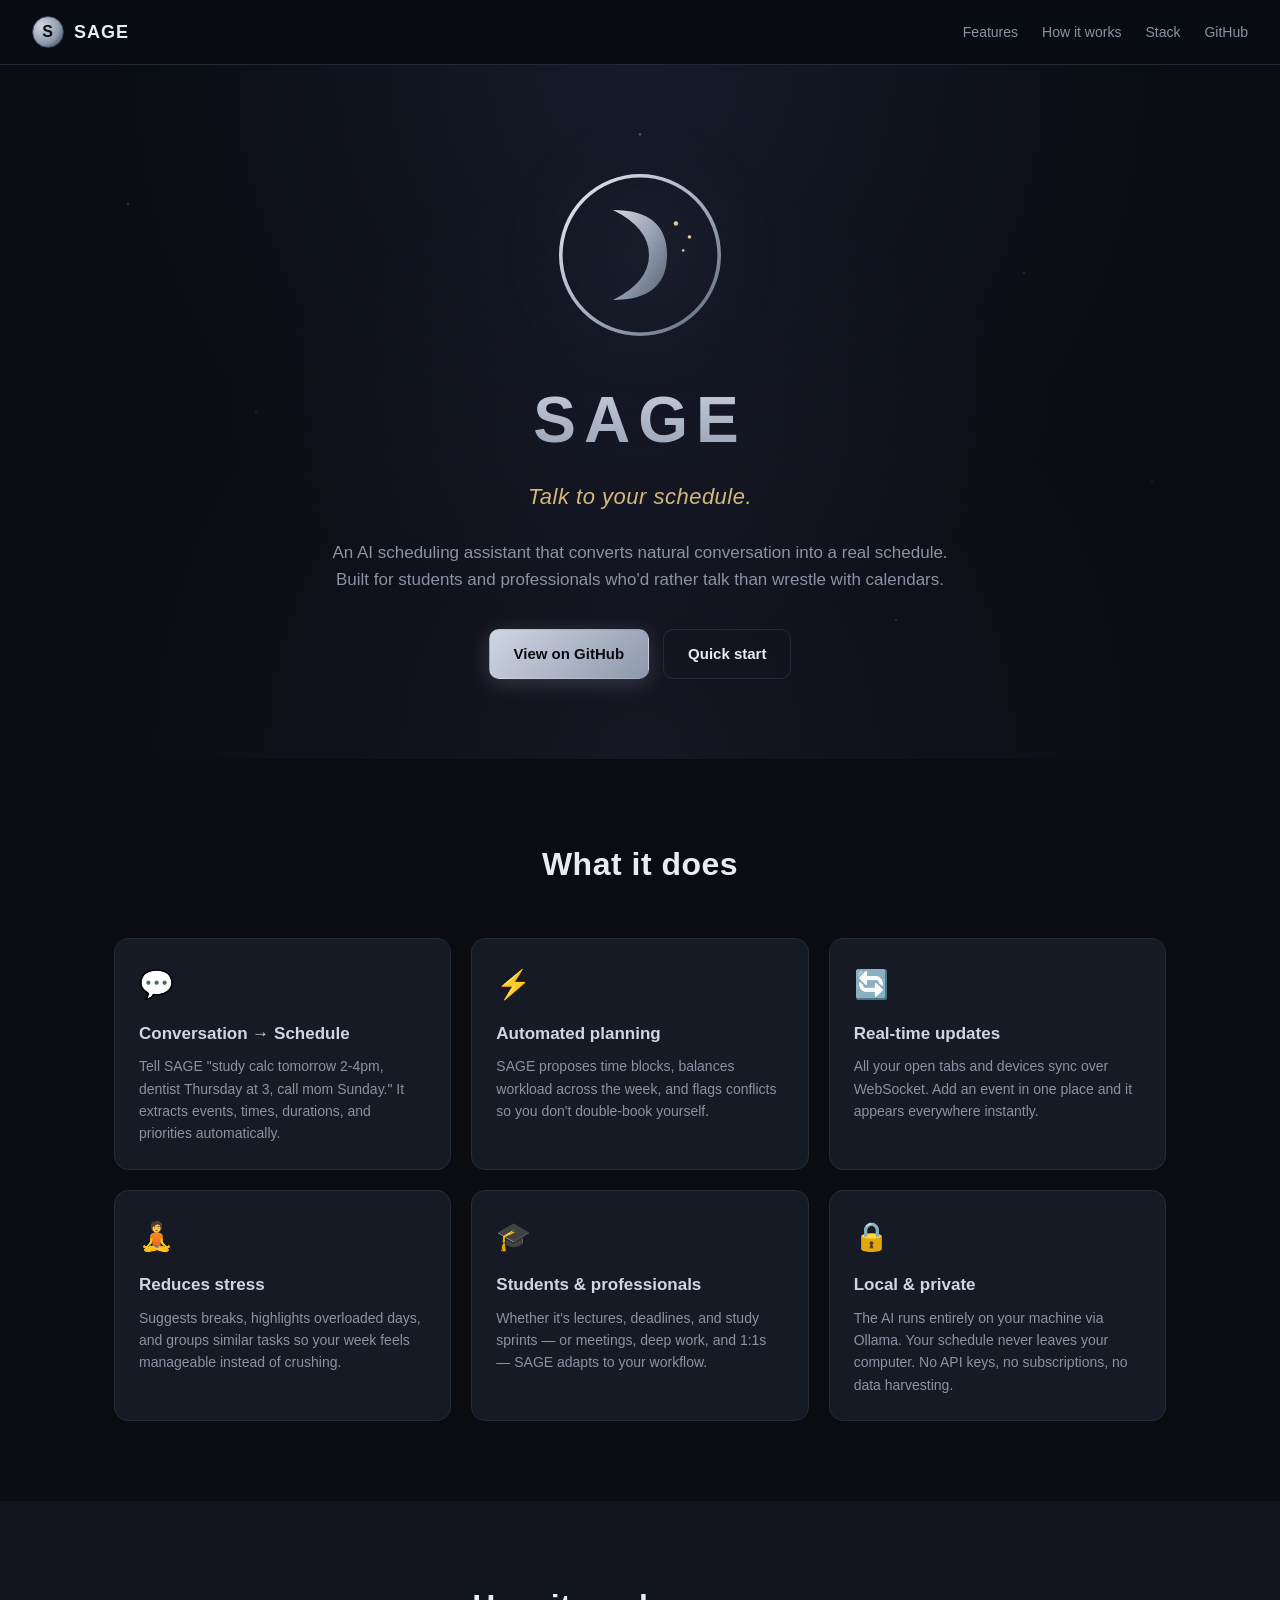
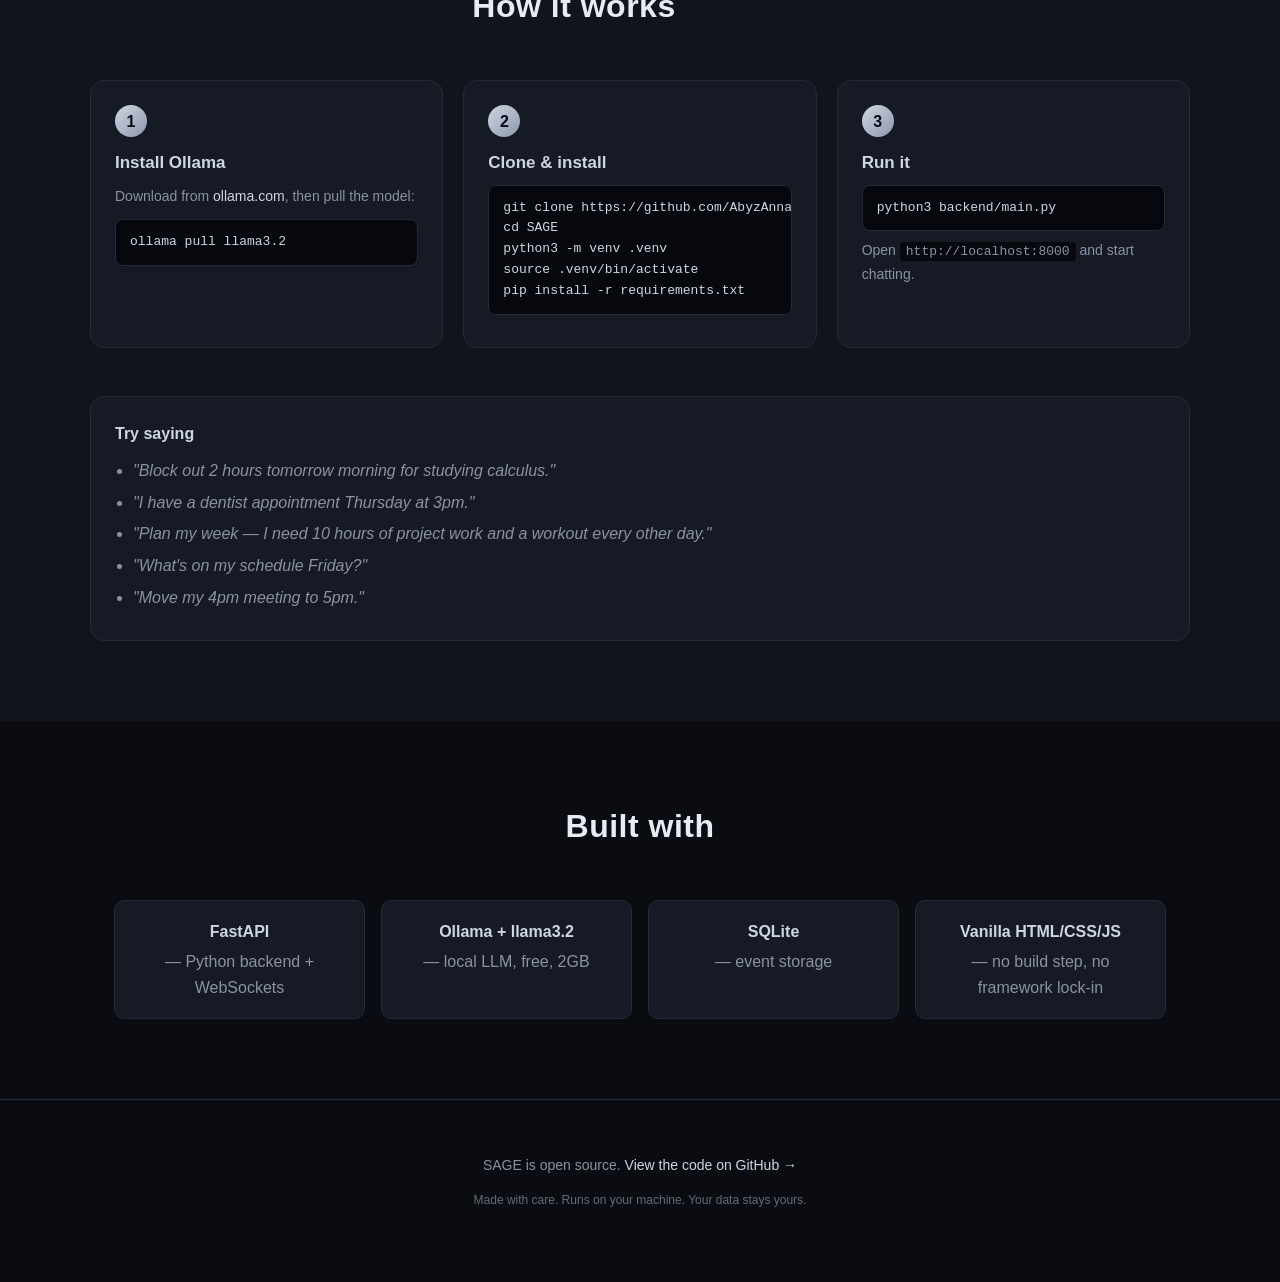
==== docs/index.html @ 73381aa2 "Add landing page for GitHub Pages A polished single-page marketing site under /docs covering feature" ====
<!DOCTYPE html>
<html lang="en">
<head>
  <meta charset="UTF-8" />
  <meta name="viewport" content="width=device-width, initial-scale=1.0" />
  <title>SAGE — Talk to your schedule</title>
  <meta name="description" content="SAGE is an AI scheduling assistant that converts natural conversation into a real schedule. Local, private, and free." />
  <link rel="icon" type="image/svg+xml" href="assets/favicon.svg" />
  <link rel="stylesheet" href="styles.css" />
</head>
<body>
  <nav class="nav">
    <a href="#" class="nav-brand">
      <span class="nav-logo" id="nav-logo"></span>
      <span>SAGE</span>
    </a>
    <div class="nav-links">
      <a href="#features">Features</a>
      <a href="#how">How it works</a>
      <a href="#stack">Stack</a>
      <a href="https://github.com/AbyzAnna/SAGE" target="_blank" rel="noopener">GitHub</a>
    </div>
  </nav>

  <header class="hero">
    <div class="stars" aria-hidden="true"></div>
    <div class="logo-wrap">
      <img
        id="logo-img"
        src="assets/logo.png"
        alt="SAGE logo"
        onerror="this.style.display='none'; document.getElementById('logo-svg').style.display='block';"
      />
      <svg id="logo-svg" viewBox="0 0 200 200" xmlns="http://www.w3.org/2000/svg" style="display:none">
        <defs>
          <linearGradient id="silver" x1="0%" y1="0%" x2="100%" y2="100%">
            <stop offset="0%" stop-color="#e8ecf3"/>
            <stop offset="50%" stop-color="#a5b0c2"/>
            <stop offset="100%" stop-color="#5d6878"/>
          </linearGradient>
          <linearGradient id="gold" x1="0%" y1="0%" x2="100%" y2="100%">
            <stop offset="0%" stop-color="#f5e6c8"/>
            <stop offset="100%" stop-color="#c9a96b"/>
          </linearGradient>
        </defs>
        <circle cx="100" cy="100" r="88" fill="none" stroke="url(#silver)" stroke-width="4"/>
        <path d="M 70 50 Q 130 50 130 100 Q 130 150 70 150 Q 110 130 110 100 Q 110 70 70 50 Z"
              fill="url(#silver)" opacity="0.9"/>
        <circle cx="140" cy="65" r="2.5" fill="url(#gold)"/>
        <circle cx="155" cy="80" r="2" fill="url(#gold)"/>
        <circle cx="148" cy="95" r="1.5" fill="url(#gold)"/>
      </svg>
    </div>
    <h1 class="hero-title">SAGE</h1>
    <p class="hero-tagline">Talk to your schedule.</p>
    <p class="hero-sub">
      An AI scheduling assistant that converts natural conversation into a real schedule.
      Built for students and professionals who'd rather talk than wrestle with calendars.
    </p>
    <div class="cta-row">
      <a href="https://github.com/AbyzAnna/SAGE" class="btn btn-primary" target="_blank" rel="noopener">View on GitHub</a>
      <a href="#how" class="btn btn-ghost">Quick start</a>
    </div>
  </header>

  <section id="features" class="section">
    <h2 class="section-title">What it does</h2>
    <div class="features">
      <div class="feature">
        <div class="feature-icon">💬</div>
        <h3>Conversation → Schedule</h3>
        <p>Tell SAGE "study calc tomorrow 2-4pm, dentist Thursday at 3, call mom Sunday." It extracts events, times, durations, and priorities automatically.</p>
      </div>
      <div class="feature">
        <div class="feature-icon">⚡</div>
        <h3>Automated planning</h3>
        <p>SAGE proposes time blocks, balances workload across the week, and flags conflicts so you don't double-book yourself.</p>
      </div>
      <div class="feature">
        <div class="feature-icon">🔄</div>
        <h3>Real-time updates</h3>
        <p>All your open tabs and devices sync over WebSocket. Add an event in one place and it appears everywhere instantly.</p>
      </div>
      <div class="feature">
        <div class="feature-icon">🧘</div>
        <h3>Reduces stress</h3>
        <p>Suggests breaks, highlights overloaded days, and groups similar tasks so your week feels manageable instead of crushing.</p>
      </div>
      <div class="feature">
        <div class="feature-icon">🎓</div>
        <h3>Students & professionals</h3>
        <p>Whether it's lectures, deadlines, and study sprints — or meetings, deep work, and 1:1s — SAGE adapts to your workflow.</p>
      </div>
      <div class="feature">
        <div class="feature-icon">🔒</div>
        <h3>Local & private</h3>
        <p>The AI runs entirely on your machine via Ollama. Your schedule never leaves your computer. No API keys, no subscriptions, no data harvesting.</p>
      </div>
    </div>
  </section>

  <section id="how" class="section section-alt">
    <h2 class="section-title">How it works</h2>
    <div class="steps">
      <div class="step">
        <div class="step-num">1</div>
        <h3>Install Ollama</h3>
        <p>Download from <a href="https://ollama.com" target="_blank" rel="noopener">ollama.com</a>, then pull the model:</p>
        <pre><code>ollama pull llama3.2</code></pre>
      </div>
      <div class="step">
        <div class="step-num">2</div>
        <h3>Clone & install</h3>
        <pre><code>git clone https://github.com/AbyzAnna/SAGE.git
cd SAGE
python3 -m venv .venv
source .venv/bin/activate
pip install -r requirements.txt</code></pre>
      </div>
      <div class="step">
        <div class="step-num">3</div>
        <h3>Run it</h3>
        <pre><code>python3 backend/main.py</code></pre>
        <p>Open <code>http://localhost:8000</code> and start chatting.</p>
      </div>
    </div>

    <div class="examples">
      <h3>Try saying</h3>
      <ul>
        <li>"Block out 2 hours tomorrow morning for studying calculus."</li>
        <li>"I have a dentist appointment Thursday at 3pm."</li>
        <li>"Plan my week — I need 10 hours of project work and a workout every other day."</li>
        <li>"What's on my schedule Friday?"</li>
        <li>"Move my 4pm meeting to 5pm."</li>
      </ul>
    </div>
  </section>

  <section id="stack" class="section">
    <h2 class="section-title">Built with</h2>
    <div class="stack">
      <div class="tech"><strong>FastAPI</strong> — Python backend + WebSockets</div>
      <div class="tech"><strong>Ollama + llama3.2</strong> — local LLM, free, 2GB</div>
      <div class="tech"><strong>SQLite</strong> — event storage</div>
      <div class="tech"><strong>Vanilla HTML/CSS/JS</strong> — no build step, no framework lock-in</div>
    </div>
  </section>

  <footer class="footer">
    <p>SAGE is open source.
      <a href="https://github.com/AbyzAnna/SAGE" target="_blank" rel="noopener">View the code on GitHub →</a>
    </p>
    <p class="footer-small">Made with care. Runs on your machine. Your data stays yours.</p>
  </footer>

  <script>
    // Mirror the hero logo into the nav after the page loads
    document.addEventListener('DOMContentLoaded', () => {
      const heroImg = document.getElementById('logo-img');
      const navLogo = document.getElementById('nav-logo');
      const useImage = heroImg && heroImg.complete && heroImg.naturalWidth > 0;
      if (useImage) {
        navLogo.style.backgroundImage = `url(${heroImg.src})`;
        navLogo.classList.add('nav-logo--img');
      } else {
        navLogo.textContent = 'S';
      }
    });
  </script>
</body>
</html>
---- docs/styles.css ----
:root {
  --bg: #0a0c12;
  --bg-2: #11141c;
  --panel: #161a24;
  --border: #242a38;
  --text: #e7ebf3;
  --muted: #8a92a3;
  --silver: #cfd6e3;
  --silver-2: #8e98ac;
  --gold: #d4b87a;
  --accent: #7c9eff;
  --accent-2: #a78bfa;
}

* { box-sizing: border-box; }

html, body {
  margin: 0;
  padding: 0;
  background: var(--bg);
  color: var(--text);
  font-family: -apple-system, BlinkMacSystemFont, "SF Pro Text", "Helvetica Neue", Arial, sans-serif;
  font-size: 16px;
  line-height: 1.6;
  scroll-behavior: smooth;
}

a { color: var(--silver); text-decoration: none; }
a:hover { color: var(--text); }

/* ---------- nav ---------- */
.nav {
  display: flex;
  align-items: center;
  justify-content: space-between;
  padding: 16px 32px;
  background: rgba(10, 12, 18, 0.85);
  backdrop-filter: saturate(140%) blur(8px);
  border-bottom: 1px solid var(--border);
  position: sticky;
  top: 0;
  z-index: 50;
}

.nav-brand {
  display: flex;
  align-items: center;
  gap: 10px;
  font-weight: 700;
  font-size: 18px;
  letter-spacing: 1px;
  color: var(--text);
}

.nav-logo {
  width: 32px;
  height: 32px;
  border-radius: 50%;
  background: radial-gradient(circle at 30% 30%, var(--silver), var(--silver-2) 60%, #2a2f3a 100%);
  display: grid;
  place-items: center;
  font-weight: 700;
  color: #0a0c12;
  font-size: 16px;
  border: 1px solid #3a4055;
}
.nav-logo--img {
  background-size: cover;
  background-position: center;
  color: transparent;
}

.nav-links {
  display: flex;
  gap: 24px;
  font-size: 14px;
  color: var(--muted);
}
.nav-links a { color: var(--muted); transition: color 0.15s; }
.nav-links a:hover { color: var(--text); }

/* ---------- hero ---------- */
.hero {
  position: relative;
  text-align: center;
  padding: 100px 24px 80px;
  background:
    radial-gradient(ellipse at 50% 0%, rgba(124, 158, 255, 0.10), transparent 60%),
    radial-gradient(ellipse at 50% 100%, rgba(167, 139, 250, 0.08), transparent 60%),
    var(--bg);
  overflow: hidden;
}

.stars {
  position: absolute;
  inset: 0;
  background-image:
    radial-gradient(1px 1px at 10% 20%, #ffffff80, transparent),
    radial-gradient(1px 1px at 80% 30%, #ffffff60, transparent),
    radial-gradient(1px 1px at 30% 70%, #ffffff80, transparent),
    radial-gradient(1px 1px at 70% 80%, #ffffff60, transparent),
    radial-gradient(2px 2px at 50% 10%, #d4b87a80, transparent),
    radial-gradient(1px 1px at 20% 50%, #ffffff40, transparent),
    radial-gradient(1px 1px at 90% 60%, #ffffff40, transparent);
  pointer-events: none;
}

.logo-wrap {
  position: relative;
  width: 180px;
  height: 180px;
  margin: 0 auto 24px;
  display: grid;
  place-items: center;
  filter: drop-shadow(0 0 40px rgba(207, 214, 227, 0.18));
}

.logo-wrap img,
.logo-wrap svg {
  width: 100%;
  height: 100%;
  border-radius: 50%;
}

.logo-wrap img {
  object-fit: contain;
}

.hero-title {
  margin: 0;
  font-size: 64px;
  font-weight: 800;
  letter-spacing: 8px;
  background: linear-gradient(180deg, var(--silver), var(--silver-2));
  -webkit-background-clip: text;
  background-clip: text;
  -webkit-text-fill-color: transparent;
}

.hero-tagline {
  margin: 8px 0 24px;
  font-size: 22px;
  color: var(--gold);
  font-style: italic;
  letter-spacing: 0.5px;
}

.hero-sub {
  margin: 0 auto 36px;
  color: var(--muted);
  max-width: 640px;
  font-size: 17px;
}

.cta-row {
  display: flex;
  gap: 14px;
  justify-content: center;
  flex-wrap: wrap;
}

.btn {
  display: inline-block;
  padding: 12px 24px;
  border-radius: 10px;
  font-weight: 600;
  font-size: 15px;
  transition: transform 0.15s, box-shadow 0.15s;
  border: 1px solid transparent;
}
.btn:hover { transform: translateY(-1px); }

.btn-primary {
  background: linear-gradient(135deg, var(--silver), var(--silver-2));
  color: #0a0c12;
  box-shadow: 0 4px 20px rgba(207, 214, 227, 0.2);
}
.btn-primary:hover {
  color: #0a0c12;
  box-shadow: 0 6px 28px rgba(207, 214, 227, 0.3);
}

.btn-ghost {
  background: transparent;
  border-color: var(--border);
  color: var(--text);
}
.btn-ghost:hover { border-color: var(--silver-2); color: var(--text); }

/* ---------- sections ---------- */
.section {
  padding: 80px 24px;
  max-width: 1100px;
  margin: 0 auto;
}
.section-alt { background: var(--bg-2); max-width: none; }
.section-alt > * { max-width: 1100px; margin-left: auto; margin-right: auto; }

.section-title {
  text-align: center;
  font-size: 32px;
  margin: 0 0 48px;
  font-weight: 700;
  letter-spacing: 0.5px;
}

/* ---------- features ---------- */
.features {
  display: grid;
  grid-template-columns: repeat(auto-fit, minmax(280px, 1fr));
  gap: 20px;
}

.feature {
  background: var(--panel);
  border: 1px solid var(--border);
  border-radius: 14px;
  padding: 24px;
  transition: border-color 0.2s, transform 0.2s;
}
.feature:hover {
  border-color: var(--silver-2);
  transform: translateY(-2px);
}

.feature-icon {
  font-size: 28px;
  margin-bottom: 12px;
}

.feature h3 {
  margin: 0 0 8px;
  font-size: 17px;
  color: var(--silver);
}

.feature p {
  margin: 0;
  color: var(--muted);
  font-size: 14px;
}

/* ---------- how it works ---------- */
.steps {
  display: grid;
  grid-template-columns: repeat(auto-fit, minmax(280px, 1fr));
  gap: 20px;
  margin-bottom: 48px;
}

.step {
  background: var(--panel);
  border: 1px solid var(--border);
  border-radius: 14px;
  padding: 24px;
}

.step-num {
  width: 32px;
  height: 32px;
  border-radius: 50%;
  background: linear-gradient(135deg, var(--silver), var(--silver-2));
  color: #0a0c12;
  display: grid;
  place-items: center;
  font-weight: 700;
  margin-bottom: 12px;
}

.step h3 {
  margin: 0 0 8px;
  font-size: 17px;
  color: var(--silver);
}

.step p {
  margin: 0 0 12px;
  color: var(--muted);
  font-size: 14px;
}

pre {
  background: #06080d;
  border: 1px solid var(--border);
  border-radius: 8px;
  padding: 12px 14px;
  overflow-x: auto;
  font-family: "SF Mono", Monaco, "Cascadia Code", Consolas, monospace;
  font-size: 13px;
  color: var(--silver);
  margin: 0 0 8px;
}
code { font-family: "SF Mono", Monaco, "Cascadia Code", Consolas, monospace; }
p > code, li > code { background: #06080d; padding: 2px 6px; border-radius: 4px; font-size: 13px; }

.examples {
  background: var(--panel);
  border: 1px solid var(--border);
  border-radius: 14px;
  padding: 24px;
  margin-top: 12px;
}
.examples h3 {
  margin: 0 0 12px;
  font-size: 16px;
  color: var(--silver);
}
.examples ul {
  margin: 0;
  padding-left: 18px;
  color: var(--muted);
}
.examples li {
  margin-bottom: 6px;
  font-style: italic;
}

/* ---------- stack ---------- */
.stack {
  display: grid;
  grid-template-columns: repeat(auto-fit, minmax(240px, 1fr));
  gap: 16px;
  text-align: center;
}
.tech {
  background: var(--panel);
  border: 1px solid var(--border);
  border-radius: 10px;
  padding: 18px;
  color: var(--muted);
}
.tech strong { color: var(--silver); display: block; margin-bottom: 4px; font-size: 16px; }

/* ---------- footer ---------- */
.footer {
  text-align: center;
  padding: 40px 24px 60px;
  border-top: 1px solid var(--border);
  color: var(--muted);
  font-size: 14px;
}
.footer a { color: var(--silver); }
.footer-small {
  font-size: 12px;
  color: var(--muted);
  margin-top: 8px;
  opacity: 0.7;
}

/* ---------- mobile ---------- */
@media (max-width: 720px) {
  .hero-title { font-size: 44px; letter-spacing: 4px; }
  .hero-tagline { font-size: 18px; }
  .nav { padding: 12px 16px; }
  .nav-links { gap: 14px; }
  .section { padding: 60px 16px; }
  .section-title { font-size: 26px; margin-bottom: 32px; }
  .logo-wrap { width: 140px; height: 140px; }
}
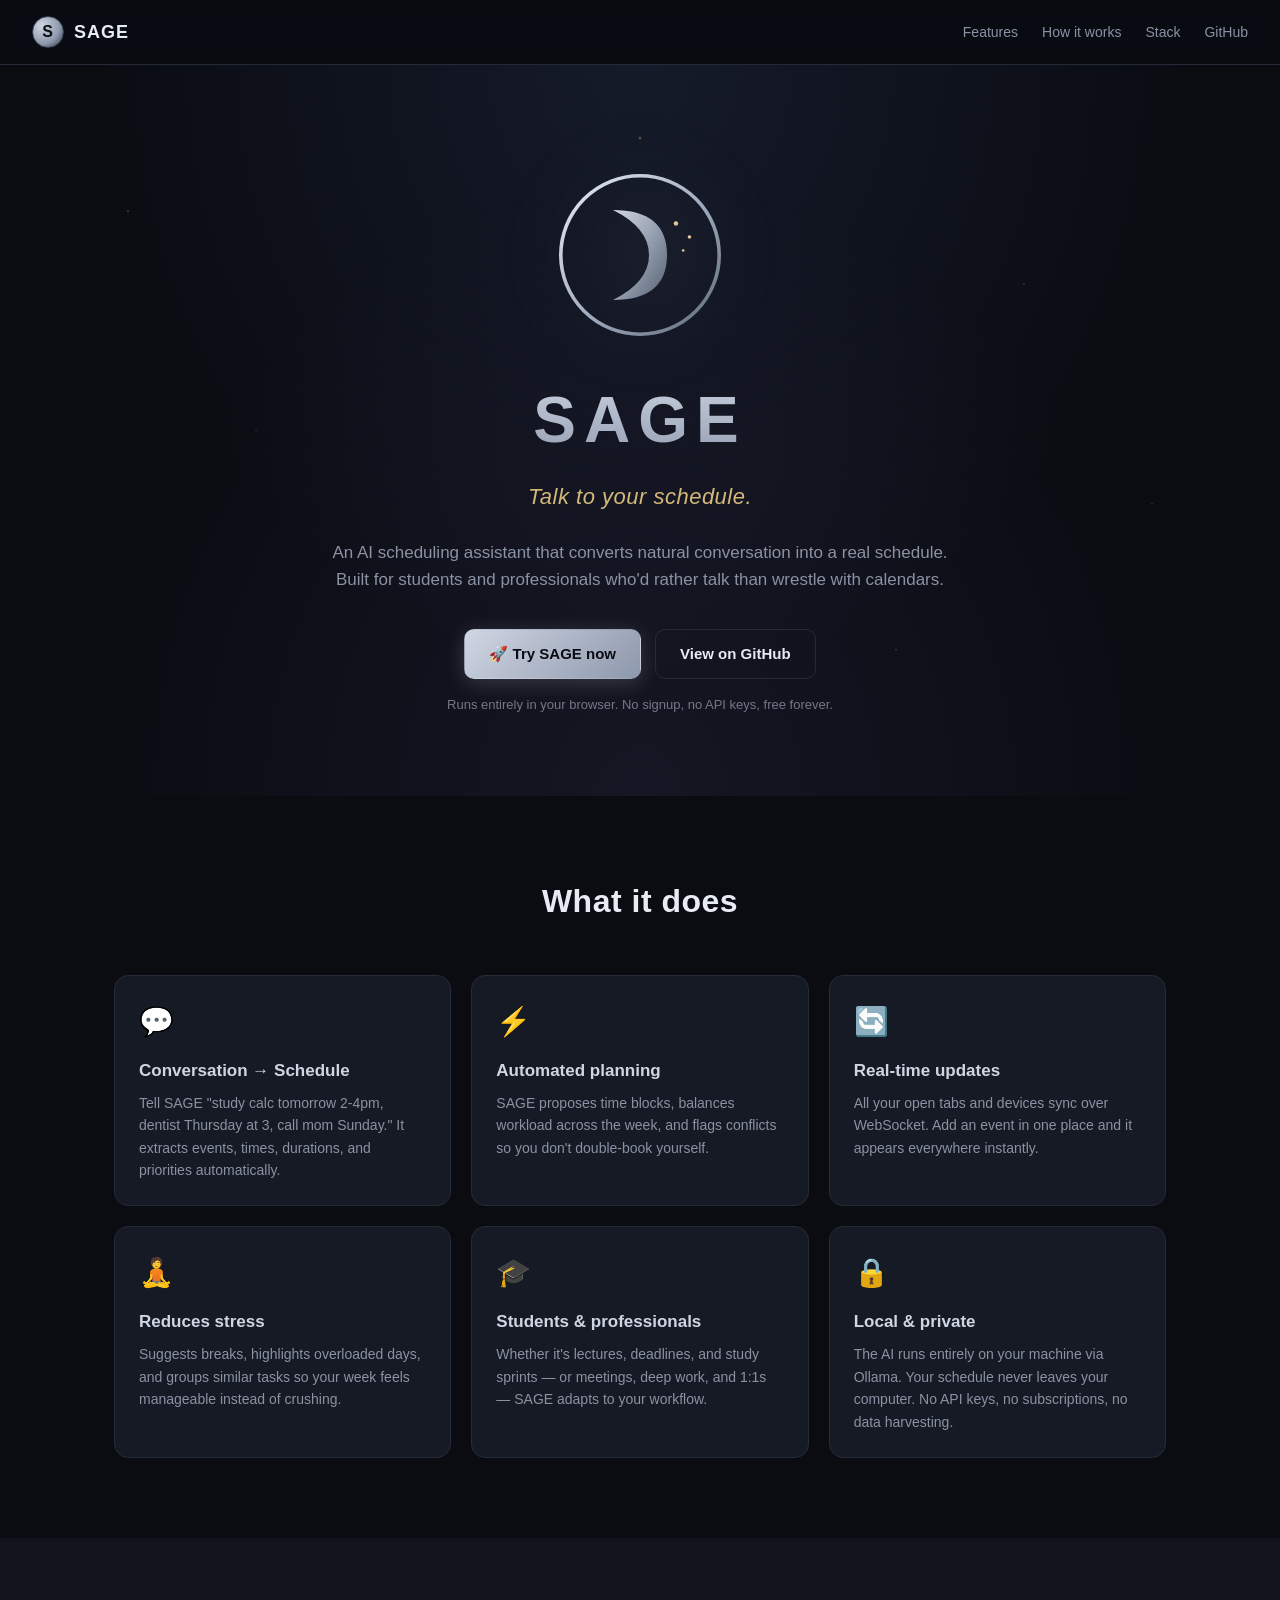
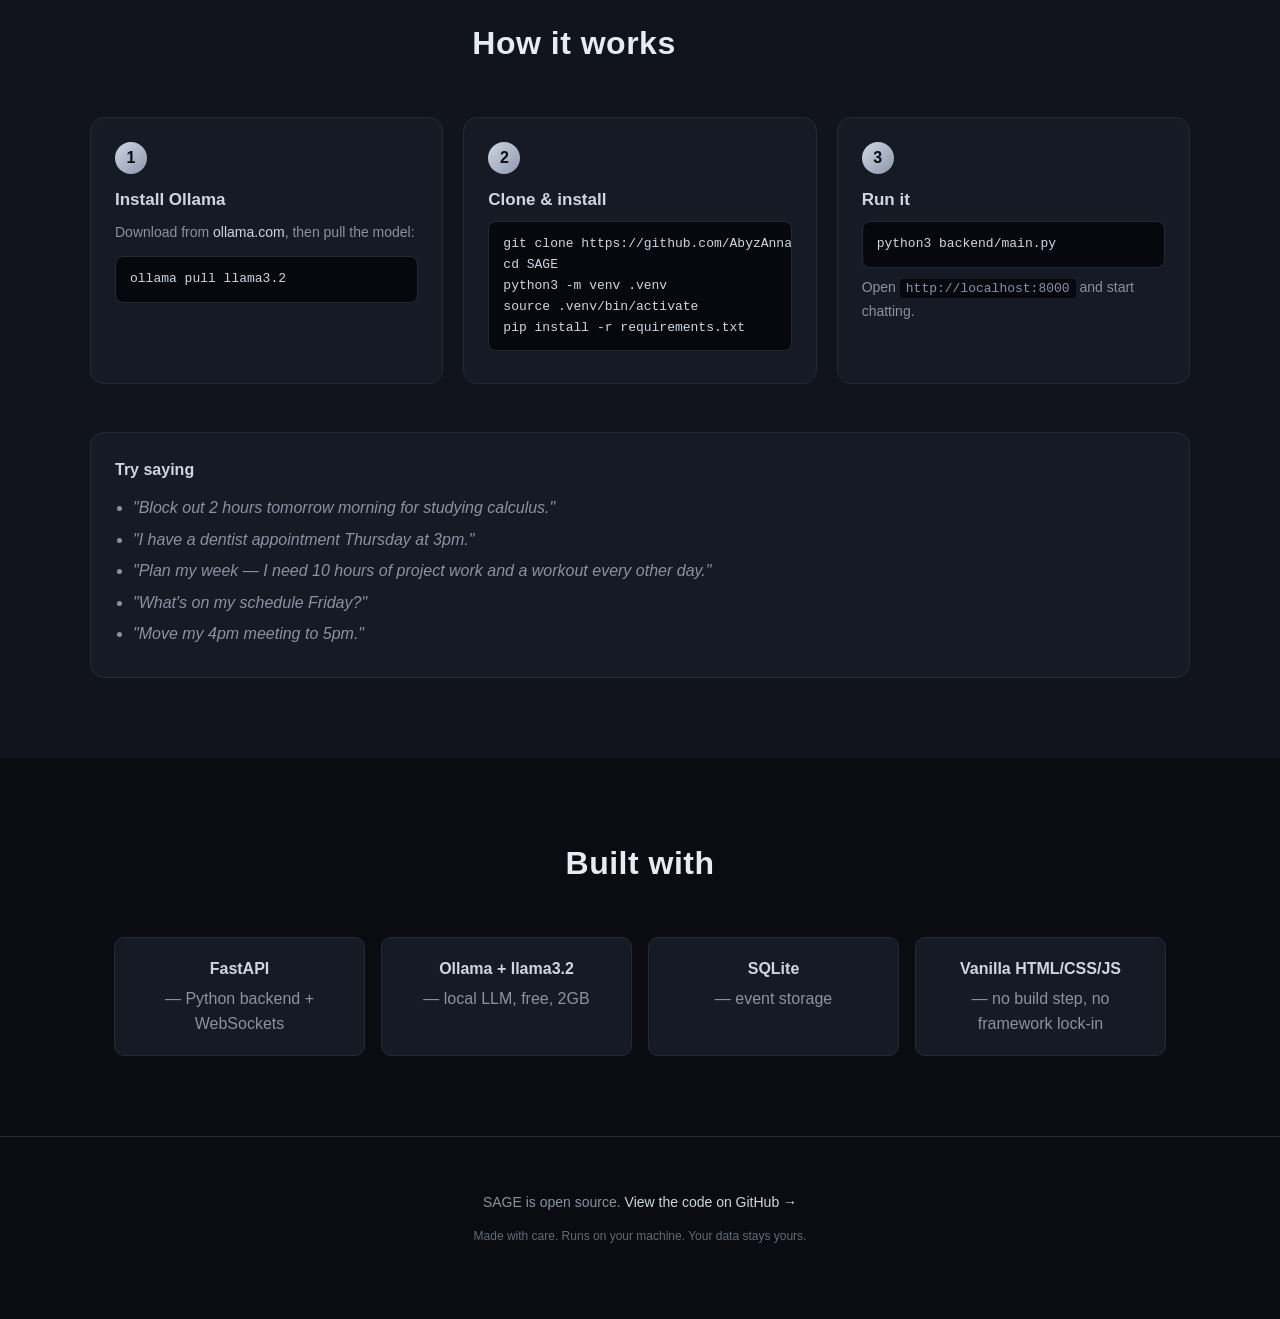
==== commit e368f121: "Ship full working SAGE web app on GitHub Pages A pure-client implementation at /docs/app/ that anyon" ====
--- a/docs/index.html
+++ b/docs/index.html
@@ -58,9 +58,10 @@
       Built for students and professionals who'd rather talk than wrestle with calendars.
     </p>
     <div class="cta-row">
-      <a href="https://github.com/AbyzAnna/SAGE" class="btn btn-primary" target="_blank" rel="noopener">View on GitHub</a>
-      <a href="#how" class="btn btn-ghost">Quick start</a>
+      <a href="app/" class="btn btn-primary">🚀 Try SAGE now</a>
+      <a href="https://github.com/AbyzAnna/SAGE" class="btn btn-ghost" target="_blank" rel="noopener">View on GitHub</a>
     </div>
+    <p class="hero-mini">Runs entirely in your browser. No signup, no API keys, free forever.</p>
   </header>
 
   <section id="features" class="section">
--- a/docs/styles.css
+++ b/docs/styles.css
@@ -151,6 +151,12 @@
   max-width: 640px;
   font-size: 17px;
 }
+.hero-mini {
+  margin: 16px auto 0;
+  color: var(--muted);
+  font-size: 13px;
+  opacity: 0.8;
+}
 
 .cta-row {
   display: flex;
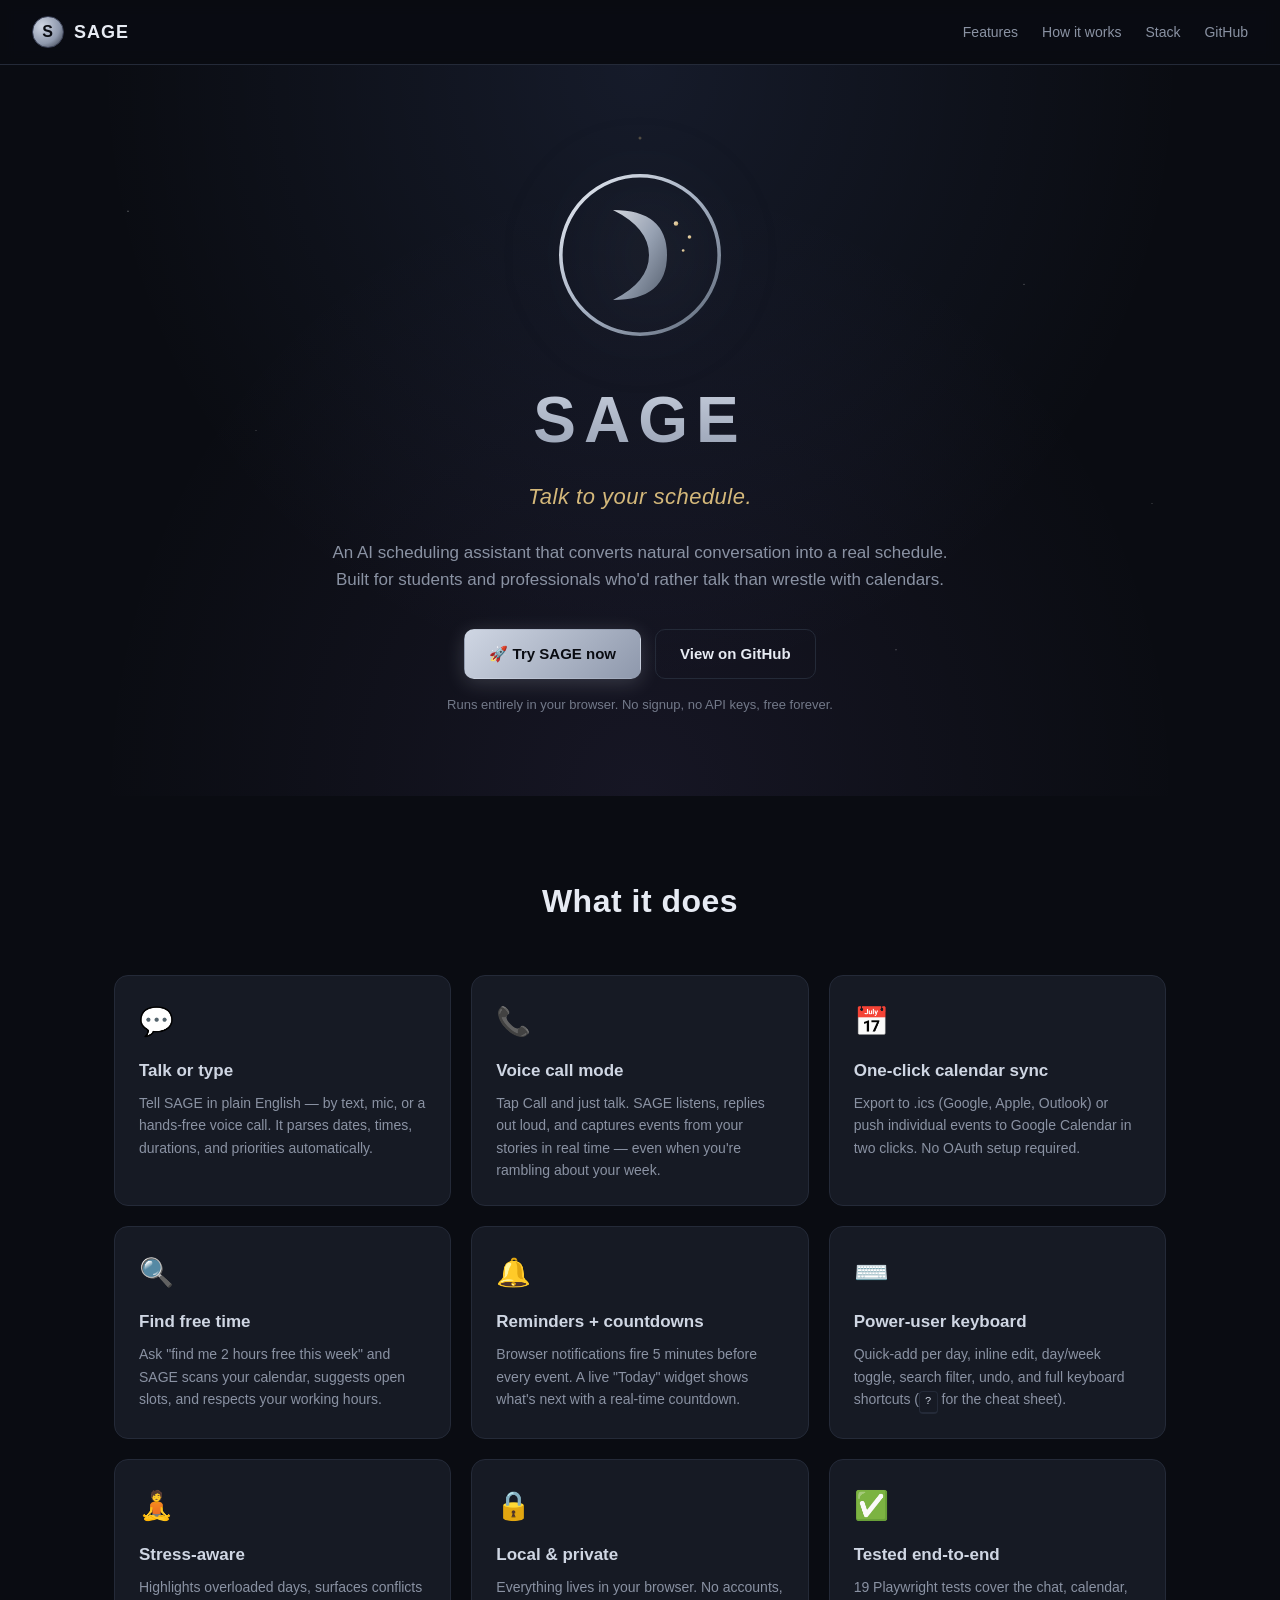
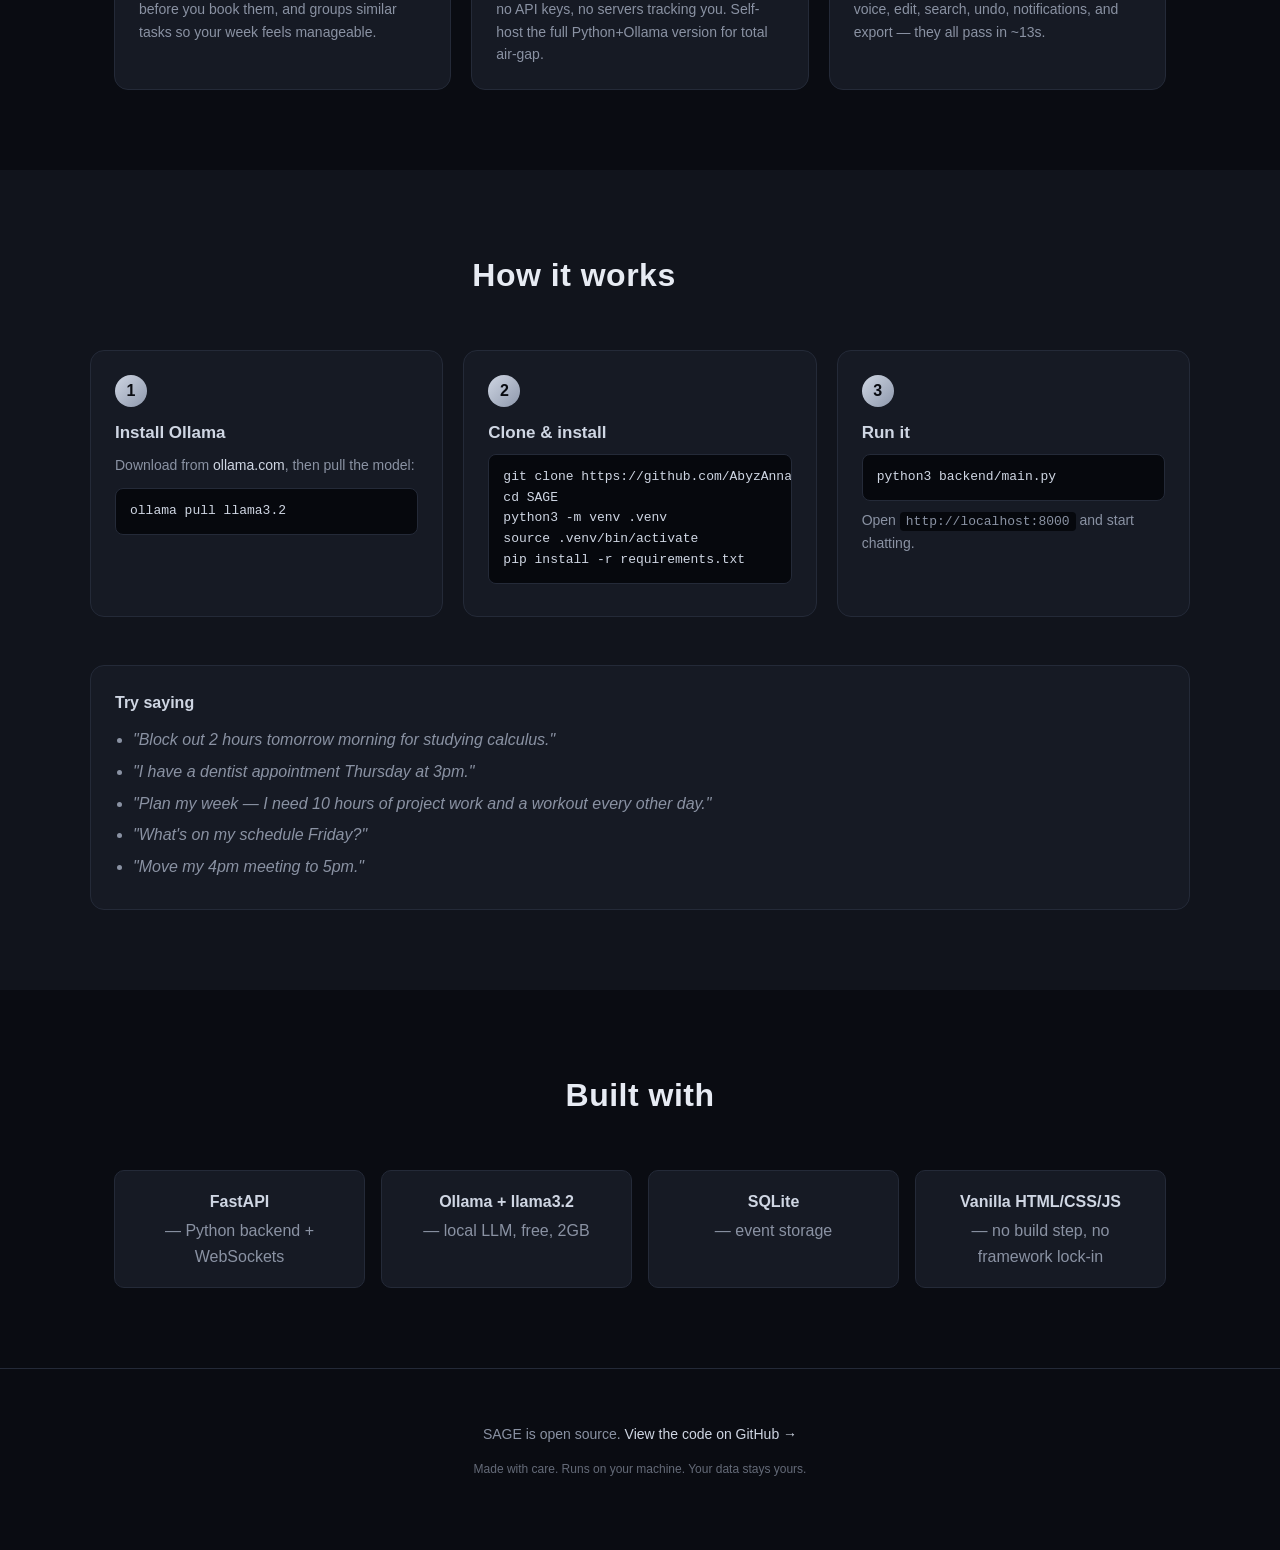
==== commit 849cf518: "Redesign + major UX additions: today widget, day view, edit, search, free-time, undo, notifications " ====
--- a/docs/index.html
+++ b/docs/index.html
@@ -69,33 +69,48 @@
     <div class="features">
       <div class="feature">
         <div class="feature-icon">💬</div>
-        <h3>Conversation → Schedule</h3>
-        <p>Tell SAGE "study calc tomorrow 2-4pm, dentist Thursday at 3, call mom Sunday." It extracts events, times, durations, and priorities automatically.</p>
+        <h3>Talk or type</h3>
+        <p>Tell SAGE in plain English — by text, mic, or a hands-free voice call. It parses dates, times, durations, and priorities automatically.</p>
       </div>
       <div class="feature">
-        <div class="feature-icon">⚡</div>
-        <h3>Automated planning</h3>
-        <p>SAGE proposes time blocks, balances workload across the week, and flags conflicts so you don't double-book yourself.</p>
+        <div class="feature-icon">📞</div>
+        <h3>Voice call mode</h3>
+        <p>Tap Call and just talk. SAGE listens, replies out loud, and captures events from your stories in real time — even when you're rambling about your week.</p>
       </div>
       <div class="feature">
-        <div class="feature-icon">🔄</div>
-        <h3>Real-time updates</h3>
-        <p>All your open tabs and devices sync over WebSocket. Add an event in one place and it appears everywhere instantly.</p>
+        <div class="feature-icon">📅</div>
+        <h3>One-click calendar sync</h3>
+        <p>Export to .ics (Google, Apple, Outlook) or push individual events to Google Calendar in two clicks. No OAuth setup required.</p>
+      </div>
+      <div class="feature">
+        <div class="feature-icon">🔍</div>
+        <h3>Find free time</h3>
+        <p>Ask "find me 2 hours free this week" and SAGE scans your calendar, suggests open slots, and respects your working hours.</p>
+      </div>
+      <div class="feature">
+        <div class="feature-icon">🔔</div>
+        <h3>Reminders + countdowns</h3>
+        <p>Browser notifications fire 5 minutes before every event. A live "Today" widget shows what's next with a real-time countdown.</p>
+      </div>
+      <div class="feature">
+        <div class="feature-icon">⌨️</div>
+        <h3>Power-user keyboard</h3>
+        <p>Quick-add per day, inline edit, day/week toggle, search filter, undo, and full keyboard shortcuts (<kbd>?</kbd> for the cheat sheet).</p>
       </div>
       <div class="feature">
         <div class="feature-icon">🧘</div>
-        <h3>Reduces stress</h3>
-        <p>Suggests breaks, highlights overloaded days, and groups similar tasks so your week feels manageable instead of crushing.</p>
-      </div>
-      <div class="feature">
-        <div class="feature-icon">🎓</div>
-        <h3>Students & professionals</h3>
-        <p>Whether it's lectures, deadlines, and study sprints — or meetings, deep work, and 1:1s — SAGE adapts to your workflow.</p>
+        <h3>Stress-aware</h3>
+        <p>Highlights overloaded days, surfaces conflicts before you book them, and groups similar tasks so your week feels manageable.</p>
       </div>
       <div class="feature">
         <div class="feature-icon">🔒</div>
         <h3>Local & private</h3>
-        <p>The AI runs entirely on your machine via Ollama. Your schedule never leaves your computer. No API keys, no subscriptions, no data harvesting.</p>
+        <p>Everything lives in your browser. No accounts, no API keys, no servers tracking you. Self-host the full Python+Ollama version for total air-gap.</p>
+      </div>
+      <div class="feature">
+        <div class="feature-icon">✅</div>
+        <h3>Tested end-to-end</h3>
+        <p>19 Playwright tests cover the chat, calendar, voice, edit, search, undo, notifications, and export — they all pass in ~13s.</p>
       </div>
     </div>
   </section>
--- a/docs/styles.css
+++ b/docs/styles.css
@@ -337,6 +337,18 @@
 }
 .tech strong { color: var(--silver); display: block; margin-bottom: 4px; font-size: 16px; }
 
+kbd {
+  display: inline-block;
+  padding: 1px 5px;
+  font-family: "SF Mono", Monaco, monospace;
+  font-size: 11px;
+  background: var(--panel);
+  border: 1px solid var(--border);
+  border-bottom-width: 2px;
+  border-radius: 4px;
+  color: var(--silver);
+}
+
 /* ---------- footer ---------- */
 .footer {
   text-align: center;
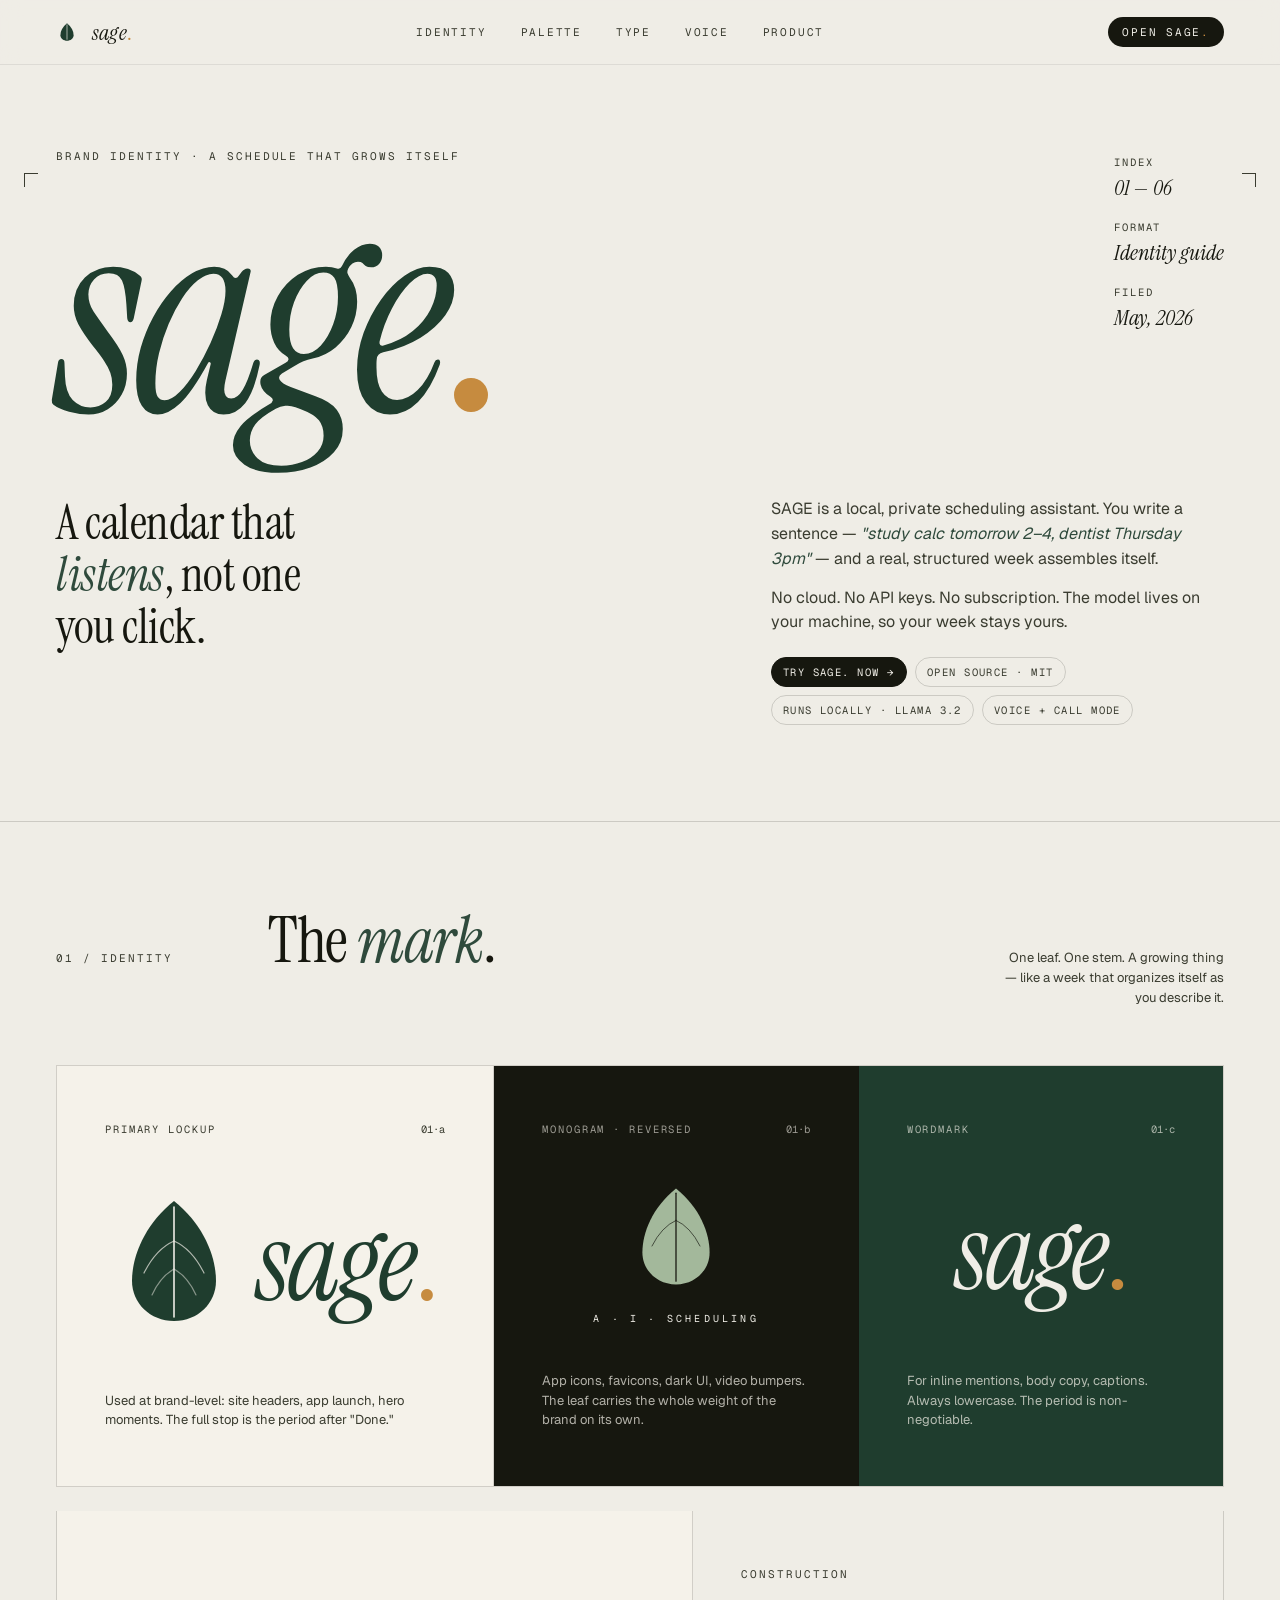
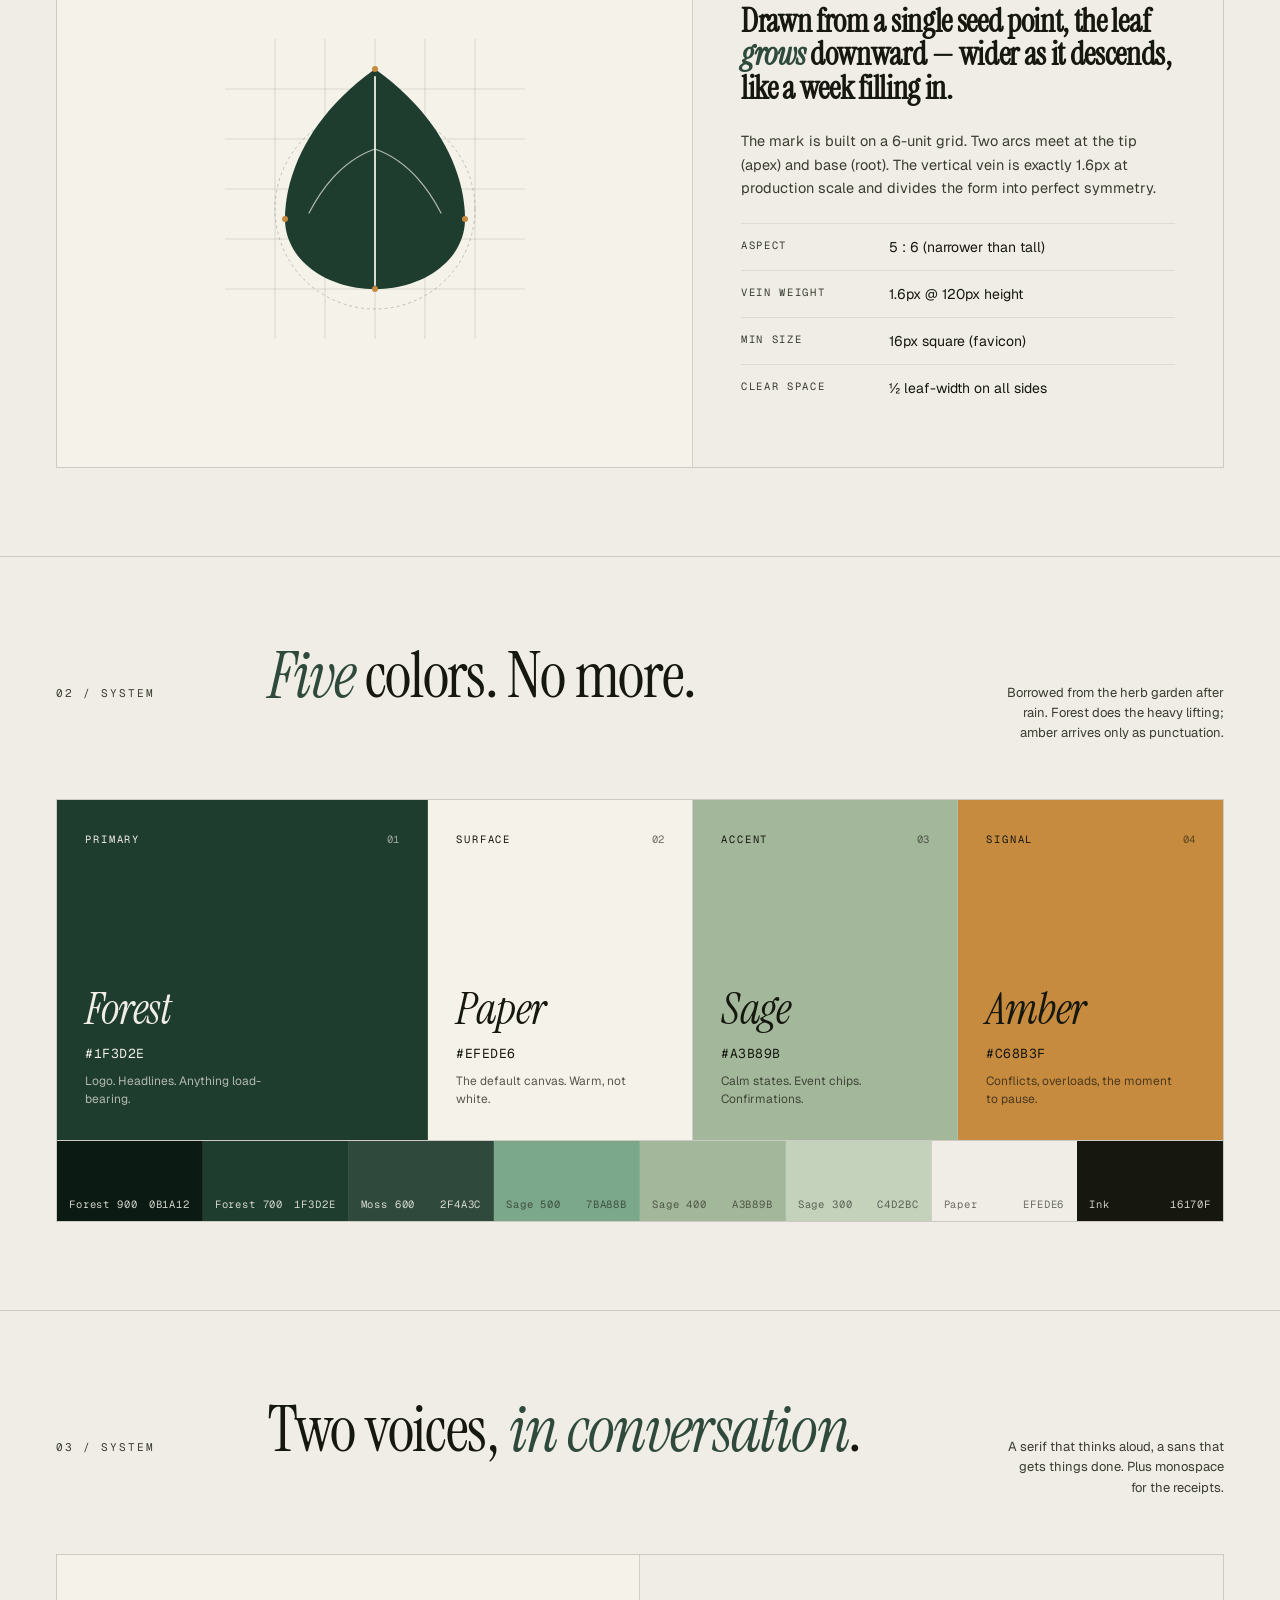
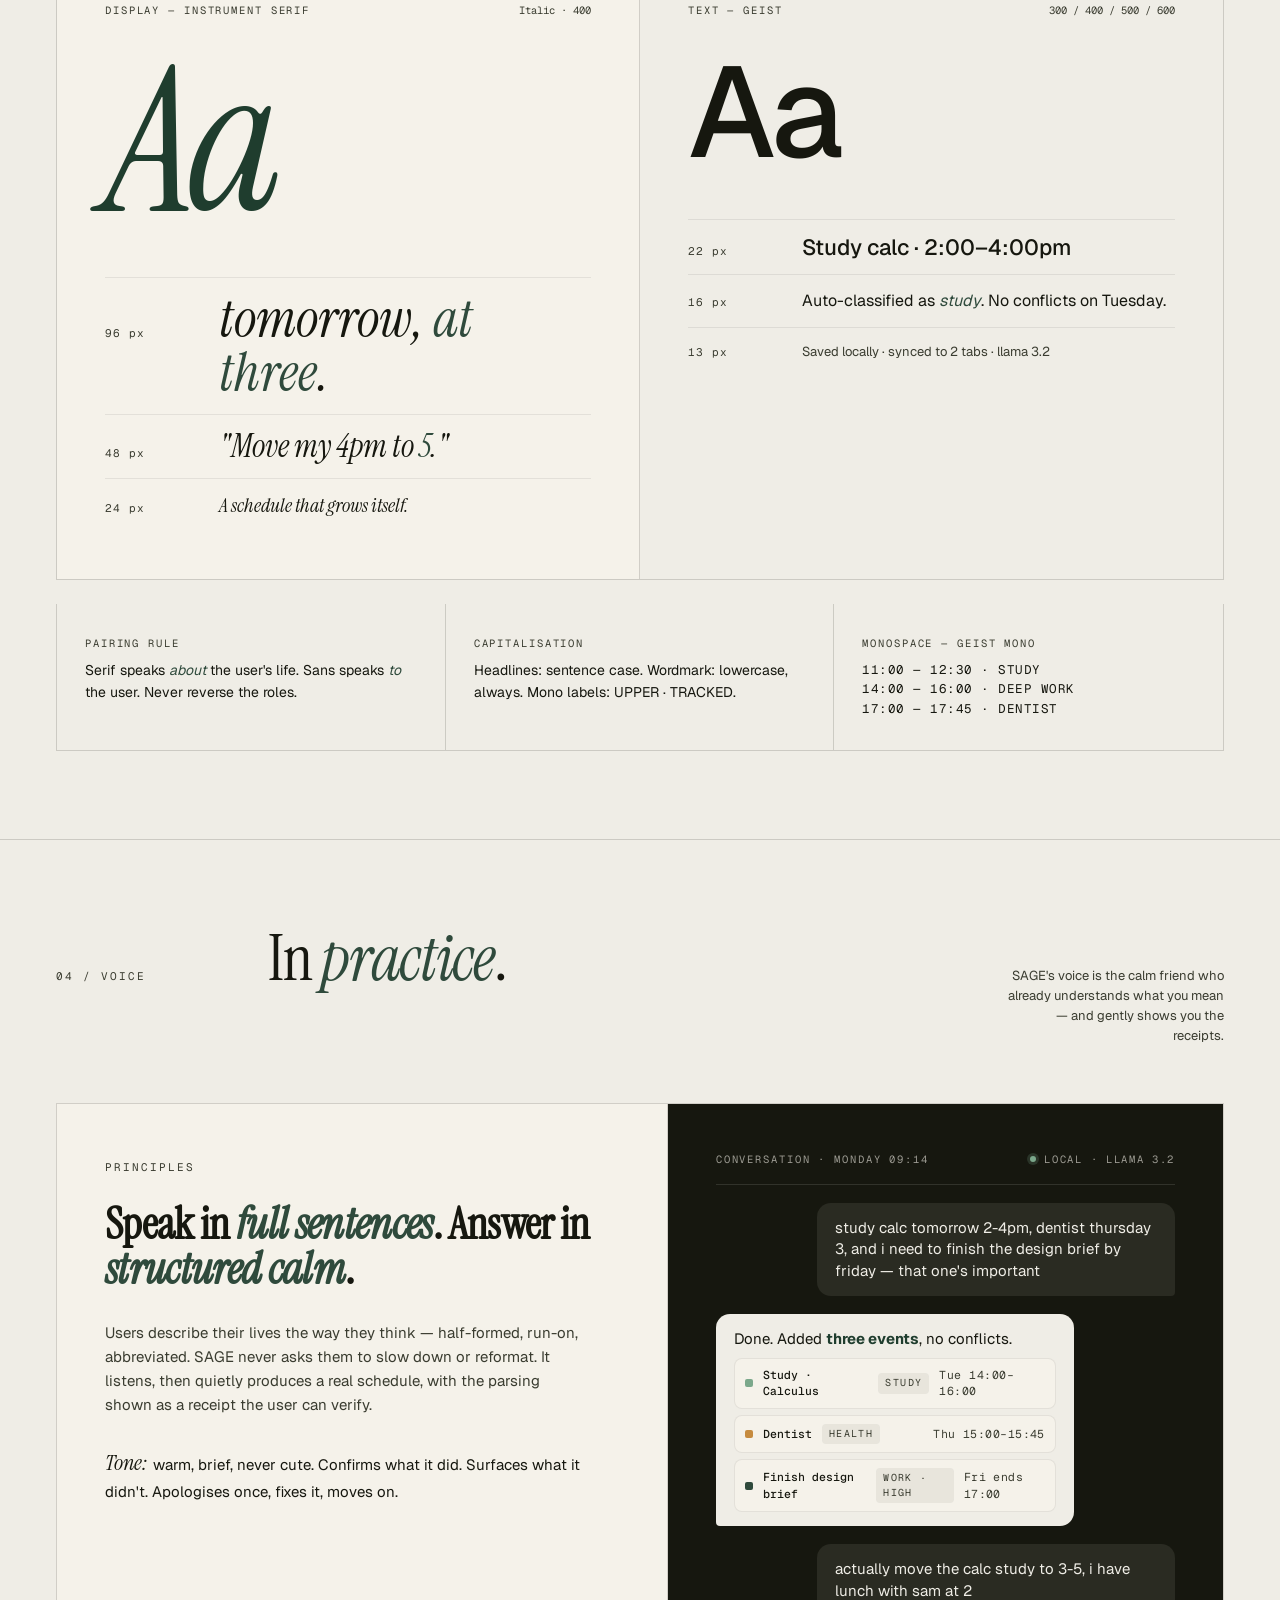
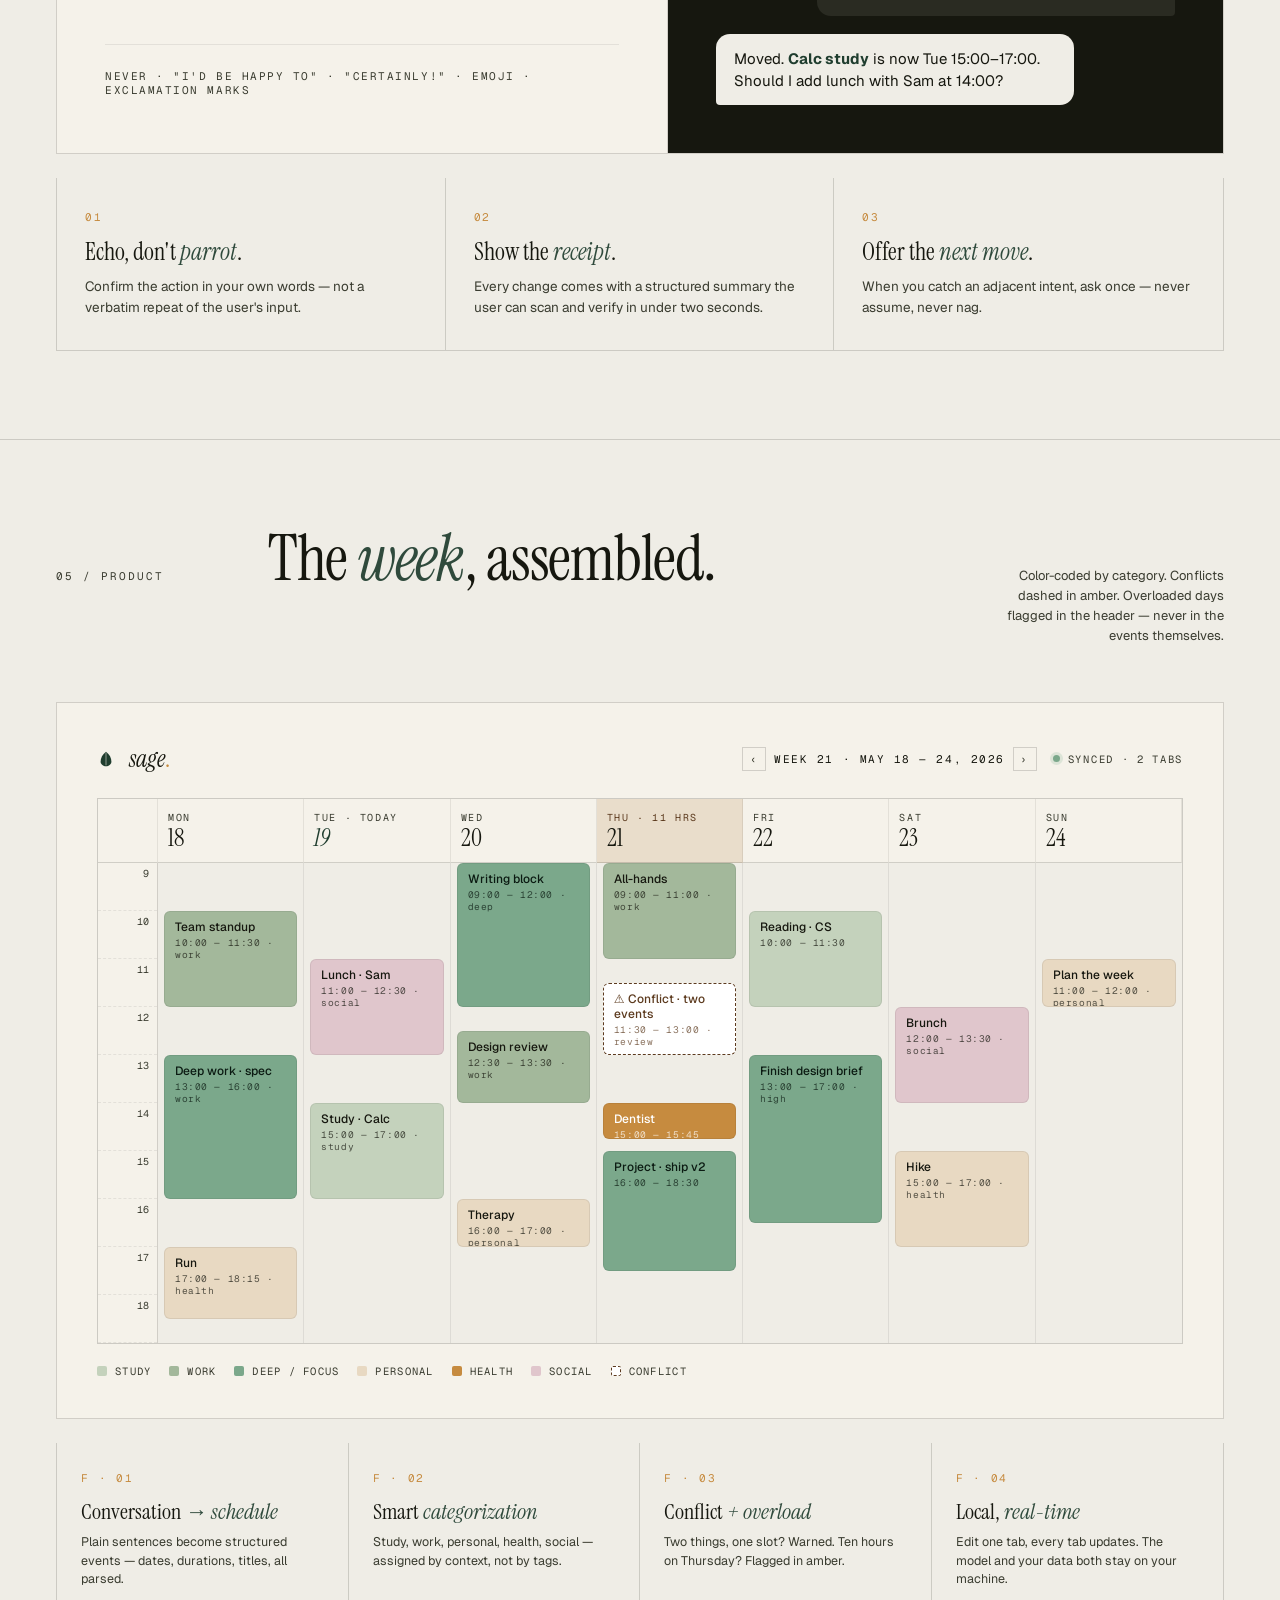
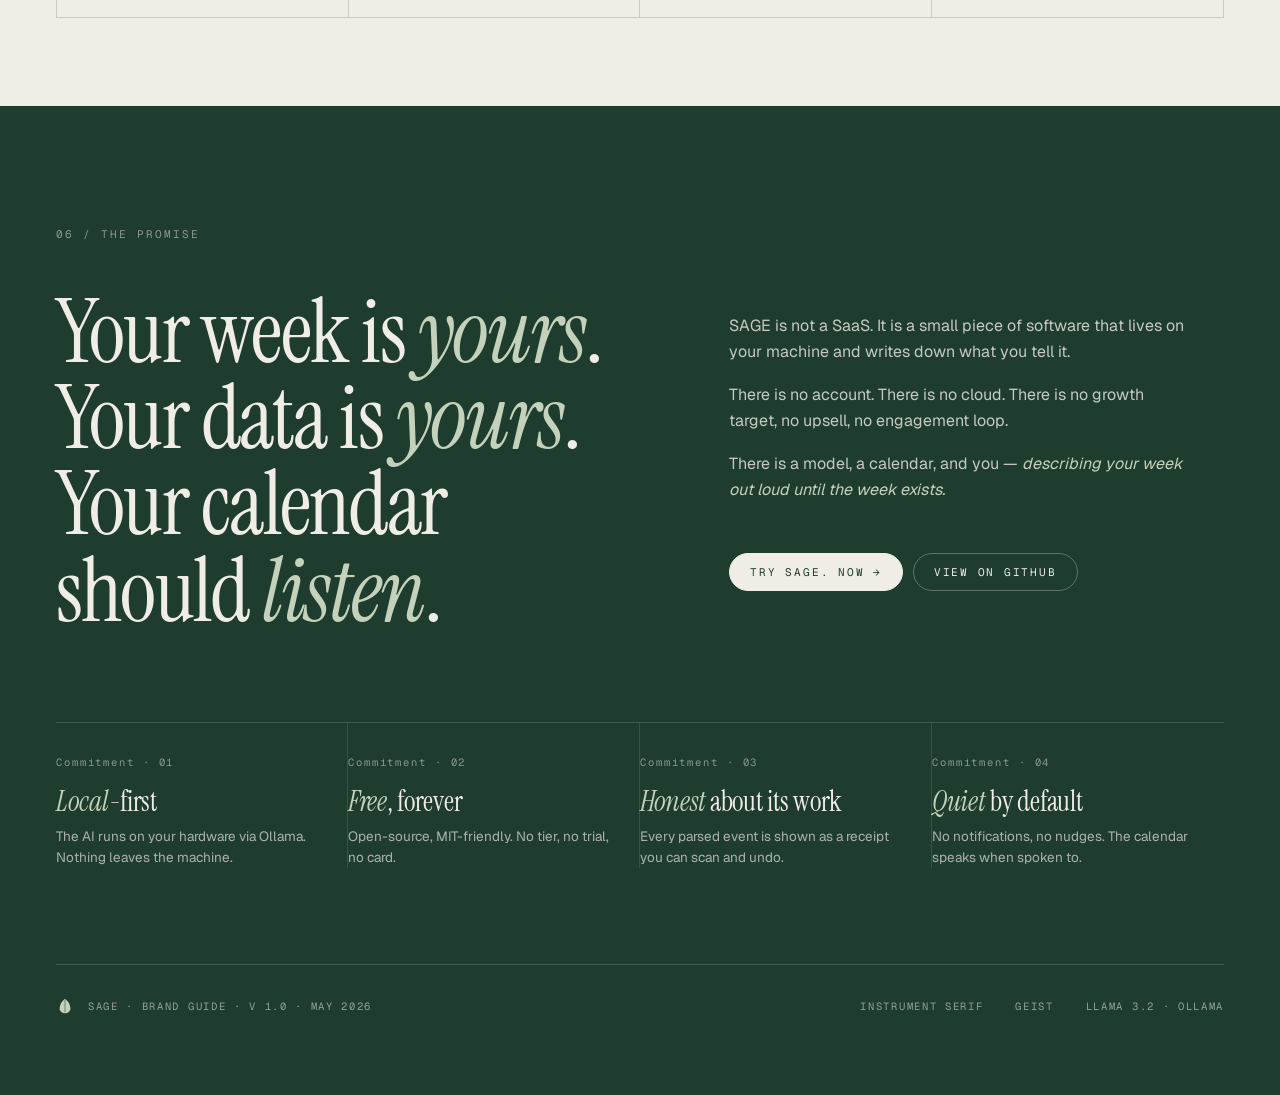
==== commit 149a641d: "Apply SAGE Brand.html design verbatim: botanical-editorial system Implements the brand identity from" ====
--- a/docs/index.html
+++ b/docs/index.html
@@ -1,188 +1,515 @@
-<!DOCTYPE html>
+<!doctype html>
 <html lang="en">
 <head>
-  <meta charset="UTF-8" />
-  <meta name="viewport" content="width=device-width, initial-scale=1.0" />
-  <title>SAGE — Talk to your schedule</title>
-  <meta name="description" content="SAGE is an AI scheduling assistant that converts natural conversation into a real schedule. Local, private, and free." />
-  <link rel="icon" type="image/svg+xml" href="assets/favicon.svg" />
-  <link rel="stylesheet" href="styles.css" />
+<meta charset="utf-8">
+<meta name="viewport" content="width=device-width, initial-scale=1">
+<title>sage. — A calendar that listens.</title>
+<meta name="description" content="A local, private scheduling assistant. Write a sentence; a real, structured week assembles itself." />
+<link rel="icon" type="image/svg+xml" href="assets/favicon.svg" />
+<link rel="preconnect" href="https://fonts.googleapis.com">
+<link rel="preconnect" href="https://fonts.gstatic.com" crossorigin>
+<link href="https://fonts.googleapis.com/css2?family=Instrument+Serif:ital@0;1&family=Geist:wght@300;400;500;600&family=Geist+Mono:wght@400;500&display=swap" rel="stylesheet">
+<link rel="stylesheet" href="styles.css">
 </head>
 <body>
-  <nav class="nav">
-    <a href="#" class="nav-brand">
-      <span class="nav-logo" id="nav-logo"></span>
-      <span>SAGE</span>
-    </a>
-    <div class="nav-links">
-      <a href="#features">Features</a>
-      <a href="#how">How it works</a>
-      <a href="#stack">Stack</a>
-      <a href="https://github.com/AbyzAnna/SAGE" target="_blank" rel="noopener">GitHub</a>
-    </div>
-  </nav>
-
-  <header class="hero">
-    <div class="stars" aria-hidden="true"></div>
-    <div class="logo-wrap">
-      <img
-        id="logo-img"
-        src="assets/logo.png"
-        alt="SAGE logo"
-        onerror="this.style.display='none'; document.getElementById('logo-svg').style.display='block';"
-      />
-      <svg id="logo-svg" viewBox="0 0 200 200" xmlns="http://www.w3.org/2000/svg" style="display:none">
-        <defs>
-          <linearGradient id="silver" x1="0%" y1="0%" x2="100%" y2="100%">
-            <stop offset="0%" stop-color="#e8ecf3"/>
-            <stop offset="50%" stop-color="#a5b0c2"/>
-            <stop offset="100%" stop-color="#5d6878"/>
-          </linearGradient>
-          <linearGradient id="gold" x1="0%" y1="0%" x2="100%" y2="100%">
-            <stop offset="0%" stop-color="#f5e6c8"/>
-            <stop offset="100%" stop-color="#c9a96b"/>
-          </linearGradient>
-        </defs>
-        <circle cx="100" cy="100" r="88" fill="none" stroke="url(#silver)" stroke-width="4"/>
-        <path d="M 70 50 Q 130 50 130 100 Q 130 150 70 150 Q 110 130 110 100 Q 110 70 70 50 Z"
-              fill="url(#silver)" opacity="0.9"/>
-        <circle cx="140" cy="65" r="2.5" fill="url(#gold)"/>
-        <circle cx="155" cy="80" r="2" fill="url(#gold)"/>
-        <circle cx="148" cy="95" r="1.5" fill="url(#gold)"/>
-      </svg>
-    </div>
-    <h1 class="hero-title">SAGE</h1>
-    <p class="hero-tagline">Talk to your schedule.</p>
-    <p class="hero-sub">
-      An AI scheduling assistant that converts natural conversation into a real schedule.
-      Built for students and professionals who'd rather talk than wrestle with calendars.
-    </p>
-    <div class="cta-row">
-      <a href="app/" class="btn btn-primary">🚀 Try SAGE now</a>
-      <a href="https://github.com/AbyzAnna/SAGE" class="btn btn-ghost" target="_blank" rel="noopener">View on GitHub</a>
-    </div>
-    <p class="hero-mini">Runs entirely in your browser. No signup, no API keys, free forever.</p>
-  </header>
-
-  <section id="features" class="section">
-    <h2 class="section-title">What it does</h2>
-    <div class="features">
-      <div class="feature">
-        <div class="feature-icon">💬</div>
-        <h3>Talk or type</h3>
-        <p>Tell SAGE in plain English — by text, mic, or a hands-free voice call. It parses dates, times, durations, and priorities automatically.</p>
-      </div>
-      <div class="feature">
-        <div class="feature-icon">📞</div>
-        <h3>Voice call mode</h3>
-        <p>Tap Call and just talk. SAGE listens, replies out loud, and captures events from your stories in real time — even when you're rambling about your week.</p>
-      </div>
-      <div class="feature">
-        <div class="feature-icon">📅</div>
-        <h3>One-click calendar sync</h3>
-        <p>Export to .ics (Google, Apple, Outlook) or push individual events to Google Calendar in two clicks. No OAuth setup required.</p>
-      </div>
-      <div class="feature">
-        <div class="feature-icon">🔍</div>
-        <h3>Find free time</h3>
-        <p>Ask "find me 2 hours free this week" and SAGE scans your calendar, suggests open slots, and respects your working hours.</p>
-      </div>
-      <div class="feature">
-        <div class="feature-icon">🔔</div>
-        <h3>Reminders + countdowns</h3>
-        <p>Browser notifications fire 5 minutes before every event. A live "Today" widget shows what's next with a real-time countdown.</p>
-      </div>
-      <div class="feature">
-        <div class="feature-icon">⌨️</div>
-        <h3>Power-user keyboard</h3>
-        <p>Quick-add per day, inline edit, day/week toggle, search filter, undo, and full keyboard shortcuts (<kbd>?</kbd> for the cheat sheet).</p>
-      </div>
-      <div class="feature">
-        <div class="feature-icon">🧘</div>
-        <h3>Stress-aware</h3>
-        <p>Highlights overloaded days, surfaces conflicts before you book them, and groups similar tasks so your week feels manageable.</p>
-      </div>
-      <div class="feature">
-        <div class="feature-icon">🔒</div>
-        <h3>Local & private</h3>
-        <p>Everything lives in your browser. No accounts, no API keys, no servers tracking you. Self-host the full Python+Ollama version for total air-gap.</p>
-      </div>
-      <div class="feature">
-        <div class="feature-icon">✅</div>
-        <h3>Tested end-to-end</h3>
-        <p>19 Playwright tests cover the chat, calendar, voice, edit, search, undo, notifications, and export — they all pass in ~13s.</p>
-      </div>
-    </div>
-  </section>
-
-  <section id="how" class="section section-alt">
-    <h2 class="section-title">How it works</h2>
-    <div class="steps">
-      <div class="step">
-        <div class="step-num">1</div>
-        <h3>Install Ollama</h3>
-        <p>Download from <a href="https://ollama.com" target="_blank" rel="noopener">ollama.com</a>, then pull the model:</p>
-        <pre><code>ollama pull llama3.2</code></pre>
-      </div>
-      <div class="step">
-        <div class="step-num">2</div>
-        <h3>Clone & install</h3>
-        <pre><code>git clone https://github.com/AbyzAnna/SAGE.git
-cd SAGE
-python3 -m venv .venv
-source .venv/bin/activate
-pip install -r requirements.txt</code></pre>
-      </div>
-      <div class="step">
-        <div class="step-num">3</div>
-        <h3>Run it</h3>
-        <pre><code>python3 backend/main.py</code></pre>
-        <p>Open <code>http://localhost:8000</code> and start chatting.</p>
-      </div>
-    </div>
-
-    <div class="examples">
-      <h3>Try saying</h3>
-      <ul>
-        <li>"Block out 2 hours tomorrow morning for studying calculus."</li>
-        <li>"I have a dentist appointment Thursday at 3pm."</li>
-        <li>"Plan my week — I need 10 hours of project work and a workout every other day."</li>
-        <li>"What's on my schedule Friday?"</li>
-        <li>"Move my 4pm meeting to 5pm."</li>
-      </ul>
-    </div>
-  </section>
-
-  <section id="stack" class="section">
-    <h2 class="section-title">Built with</h2>
-    <div class="stack">
-      <div class="tech"><strong>FastAPI</strong> — Python backend + WebSockets</div>
-      <div class="tech"><strong>Ollama + llama3.2</strong> — local LLM, free, 2GB</div>
-      <div class="tech"><strong>SQLite</strong> — event storage</div>
-      <div class="tech"><strong>Vanilla HTML/CSS/JS</strong> — no build step, no framework lock-in</div>
-    </div>
-  </section>
-
-  <footer class="footer">
-    <p>SAGE is open source.
-      <a href="https://github.com/AbyzAnna/SAGE" target="_blank" rel="noopener">View the code on GitHub →</a>
-    </p>
-    <p class="footer-small">Made with care. Runs on your machine. Your data stays yours.</p>
-  </footer>
-
-  <script>
-    // Mirror the hero logo into the nav after the page loads
-    document.addEventListener('DOMContentLoaded', () => {
-      const heroImg = document.getElementById('logo-img');
-      const navLogo = document.getElementById('nav-logo');
-      const useImage = heroImg && heroImg.complete && heroImg.naturalWidth > 0;
-      if (useImage) {
-        navLogo.style.backgroundImage = `url(${heroImg.src})`;
-        navLogo.classList.add('nav-logo--img');
-      } else {
-        navLogo.textContent = 'S';
-      }
-    });
-  </script>
+
+<!-- ============ TOP BAR ============ -->
+<div class="topbar">
+  <div class="frame">
+    <div class="topbar-inner">
+      <div class="tb-left">
+        <svg class="tb-mark" viewBox="0 0 40 40" fill="none" aria-hidden="true">
+          <path d="M20 4 C28 10 32 18 32 26 C32 32 26 36 20 36 C14 36 8 32 8 26 C8 18 12 10 20 4 Z" fill="currentColor"/>
+          <path d="M20 6 L20 34" stroke="#EFEDE6" stroke-width="1.2"/>
+        </svg>
+        <div class="tb-name">sage<span style="color:var(--amber);font-style:normal">.</span></div>
+      </div>
+      <div class="tb-meta">
+        <a href="#mark">Identity</a>
+        <a href="#palette">Palette</a>
+        <a href="#type">Type</a>
+        <a href="#voice">Voice</a>
+        <a href="#product">Product</a>
+      </div>
+      <div class="tb-right">
+        <a href="app/" class="tb-cta">Open sage<span style="color:var(--amber)">.</span></a>
+      </div>
+    </div>
+  </div>
+</div>
+
+<!-- ============ HERO ============ -->
+<section class="hero">
+  <div class="frame">
+    <div class="corner tl"></div><div class="corner tr"></div>
+
+    <div class="hero-grid">
+      <div>
+        <div class="eyebrow" style="margin-bottom:32px">Brand Identity · A schedule that grows itself</div>
+        <div class="hero-word">sage<span class="dot"></span></div>
+      </div>
+
+      <div class="hero-meta">
+        <div class="row"><div class="k">Index</div><div class="v">01 — 06</div></div>
+        <div class="row"><div class="k">Format</div><div class="v">Identity guide</div></div>
+        <div class="row"><div class="k">Filed</div><div class="v">May, 2026</div></div>
+      </div>
+    </div>
+
+    <div class="hero-sub">
+      <div class="hero-tag">A calendar that <em>listens</em>, not one you click.</div>
+      <div>
+        <div class="hero-desc">SAGE is a local, private scheduling assistant. You write a sentence — <span class="italic" style="color:var(--moss)">"study calc tomorrow 2–4, dentist Thursday 3pm"</span> — and a real, structured week assembles itself.</div>
+        <div class="hero-desc">No cloud. No API keys. No subscription. The model lives on your machine, so your week stays yours.</div>
+        <div class="pill-row">
+          <a href="app/" class="pill solid">Try sage. now →</a>
+          <a href="https://github.com/AbyzAnna/SAGE" target="_blank" rel="noopener" class="pill">Open source · MIT</a>
+          <span class="pill">Runs locally · llama 3.2</span>
+          <span class="pill">Voice + call mode</span>
+        </div>
+      </div>
+    </div>
+  </div>
+</section>
+
+<!-- ============ 01 — THE MARK ============ -->
+<section class="sec" id="mark">
+  <div class="frame">
+    <div class="sec-head">
+      <div class="sec-num">01 / Identity</div>
+      <div class="sec-title">The <em>mark</em>.</div>
+      <div class="sec-note">One leaf. One stem. A growing thing — like a week that organizes itself as you describe it.</div>
+    </div>
+
+    <div class="mark-grid">
+      <div class="mark-cell">
+        <div class="head"><div class="lbl">Primary lockup</div><div class="num">01·a</div></div>
+        <div class="body">
+          <div class="lockup-primary">
+            <svg width="120" height="140" viewBox="0 0 120 140" fill="none" aria-hidden="true">
+              <path d="M60 8 C90 32 102 64 102 88 C102 110 84 128 60 128 C36 128 18 110 18 88 C18 64 30 32 60 8 Z" fill="#1F3D2E"/>
+              <path d="M60 14 L60 124" stroke="#EFEDE6" stroke-width="1.6" stroke-linecap="round"/>
+              <path d="M60 48 Q42 56 30 80" stroke="#EFEDE6" stroke-width="1.2" stroke-linecap="round" fill="none" opacity=".7"/>
+              <path d="M60 48 Q78 56 90 80" stroke="#EFEDE6" stroke-width="1.2" stroke-linecap="round" fill="none" opacity=".7"/>
+              <path d="M60 76 Q46 84 38 102" stroke="#EFEDE6" stroke-width="1.2" stroke-linecap="round" fill="none" opacity=".5"/>
+              <path d="M60 76 Q74 84 82 102" stroke="#EFEDE6" stroke-width="1.2" stroke-linecap="round" fill="none" opacity=".5"/>
+            </svg>
+            <div class="wm" style="color:var(--forest)">sage<span style="color:var(--amber);font-style:normal">.</span></div>
+          </div>
+        </div>
+        <div class="mark-foot">Used at brand-level: site headers, app launch, hero moments. The full stop is the period after "Done."</div>
+      </div>
+
+      <div class="mark-cell dark">
+        <div class="head"><div class="lbl">Monogram · reversed</div><div class="num">01·b</div></div>
+        <div class="body">
+          <div class="lockup-stack">
+            <svg width="96" height="112" viewBox="0 0 120 140" fill="none" aria-hidden="true">
+              <path d="M60 8 C90 32 102 64 102 88 C102 110 84 128 60 128 C36 128 18 110 18 88 C18 64 30 32 60 8 Z" fill="#A3B89B"/>
+              <path d="M60 14 L60 124" stroke="#16170F" stroke-width="1.6" stroke-linecap="round"/>
+              <path d="M60 48 Q42 56 30 80" stroke="#16170F" stroke-width="1.2" stroke-linecap="round" fill="none" opacity=".7"/>
+              <path d="M60 48 Q78 56 90 80" stroke="#16170F" stroke-width="1.2" stroke-linecap="round" fill="none" opacity=".7"/>
+            </svg>
+            <div class="tag">A · I · scheduling</div>
+          </div>
+        </div>
+        <div class="mark-foot">App icons, favicons, dark UI, video bumpers. The leaf carries the whole weight of the brand on its own.</div>
+      </div>
+
+      <div class="mark-cell green">
+        <div class="head"><div class="lbl">Wordmark</div><div class="num">01·c</div></div>
+        <div class="body">
+          <div style="font-family:var(--serif);font-style:italic;font-size:clamp(72px,9vw,108px);line-height:.85;letter-spacing:-.025em;color:var(--cream);white-space:nowrap">sage<span style="color:var(--amber);font-style:normal">.</span></div>
+        </div>
+        <div class="mark-foot">For inline mentions, body copy, captions. Always lowercase. The period is non-negotiable.</div>
+      </div>
+    </div>
+
+    <div class="construction">
+      <div class="con-art">
+        <svg viewBox="0 0 300 300" fill="none" aria-hidden="true">
+          <g stroke="rgba(22,23,15,.12)" stroke-width="1">
+            <line x1="0" y1="50" x2="300" y2="50"/>
+            <line x1="0" y1="100" x2="300" y2="100"/>
+            <line x1="0" y1="150" x2="300" y2="150"/>
+            <line x1="0" y1="200" x2="300" y2="200"/>
+            <line x1="0" y1="250" x2="300" y2="250"/>
+            <line x1="50" y1="0" x2="50" y2="300"/>
+            <line x1="100" y1="0" x2="100" y2="300"/>
+            <line x1="150" y1="0" x2="150" y2="300"/>
+            <line x1="200" y1="0" x2="200" y2="300"/>
+            <line x1="250" y1="0" x2="250" y2="300"/>
+          </g>
+          <circle cx="150" cy="170" r="100" stroke="rgba(31,61,46,.25)" stroke-width="1" stroke-dasharray="3 3" fill="none"/>
+          <circle cx="150" cy="40" r="6" fill="#C68B3F"/>
+          <path d="M150 30 C220 80 240 140 240 180 C240 220 200 250 150 250 C100 250 60 220 60 180 C60 140 80 80 150 30 Z" fill="#1F3D2E"/>
+          <path d="M150 38 L150 246" stroke="#EFEDE6" stroke-width="1.8" stroke-linecap="round"/>
+          <path d="M150 110 Q110 124 84 174" stroke="#EFEDE6" stroke-width="1.2" stroke-linecap="round" fill="none" opacity=".7"/>
+          <path d="M150 110 Q190 124 216 174" stroke="#EFEDE6" stroke-width="1.2" stroke-linecap="round" fill="none" opacity=".7"/>
+          <circle cx="150" cy="30" r="3" fill="#C68B3F"/>
+          <circle cx="150" cy="250" r="3" fill="#C68B3F"/>
+          <circle cx="60" cy="180" r="3" fill="#C68B3F"/>
+          <circle cx="240" cy="180" r="3" fill="#C68B3F"/>
+        </svg>
+      </div>
+      <div class="con-text">
+        <div class="eyebrow">Construction</div>
+        <h4>Drawn from a single seed point, the leaf <em>grows</em> downward — wider as it descends, like a week filling in.</h4>
+        <p>The mark is built on a 6-unit grid. Two arcs meet at the tip (apex) and base (root). The vertical vein is exactly 1.6px at production scale and divides the form into perfect symmetry.</p>
+        <div>
+          <div class="spec-row"><div class="k">Aspect</div><div class="v">5 : 6 (narrower than tall)</div></div>
+          <div class="spec-row"><div class="k">Vein weight</div><div class="v">1.6px @ 120px height</div></div>
+          <div class="spec-row"><div class="k">Min size</div><div class="v">16px square (favicon)</div></div>
+          <div class="spec-row"><div class="k">Clear space</div><div class="v">½ leaf-width on all sides</div></div>
+        </div>
+      </div>
+    </div>
+  </div>
+</section>
+
+<!-- ============ 02 — PALETTE ============ -->
+<section class="sec" id="palette">
+  <div class="frame">
+    <div class="sec-head">
+      <div class="sec-num">02 / System</div>
+      <div class="sec-title"><em>Five</em> colors. No more.</div>
+      <div class="sec-note">Borrowed from the herb garden after rain. Forest does the heavy lifting; amber arrives only as punctuation.</div>
+    </div>
+
+    <div class="pal-grid">
+      <div class="pal pal-forest">
+        <div class="top"><div class="role">Primary</div><div class="num">01</div></div>
+        <div>
+          <div class="name">Forest</div>
+          <div class="hex">#1F3D2E</div>
+          <div class="use">Logo. Headlines. Anything load-bearing.</div>
+        </div>
+      </div>
+      <div class="pal pal-cream">
+        <div class="top"><div class="role">Surface</div><div class="num">02</div></div>
+        <div>
+          <div class="name">Paper</div>
+          <div class="hex">#EFEDE6</div>
+          <div class="use">The default canvas. Warm, not white.</div>
+        </div>
+      </div>
+      <div class="pal pal-sage">
+        <div class="top"><div class="role">Accent</div><div class="num">03</div></div>
+        <div>
+          <div class="name">Sage</div>
+          <div class="hex">#A3B89B</div>
+          <div class="use">Calm states. Event chips. Confirmations.</div>
+        </div>
+      </div>
+      <div class="pal pal-amber">
+        <div class="top"><div class="role">Signal</div><div class="num">04</div></div>
+        <div>
+          <div class="name">Amber</div>
+          <div class="hex">#C68B3F</div>
+          <div class="use">Conflicts, overloads, the moment to pause.</div>
+        </div>
+      </div>
+    </div>
+
+    <div class="pal-row2">
+      <div class="swatch" style="background:#0B1A12"><span>Forest 900</span><span>0B1A12</span></div>
+      <div class="swatch" style="background:#1F3D2E"><span>Forest 700</span><span>1F3D2E</span></div>
+      <div class="swatch" style="background:#2F4A3C"><span>Moss 600</span><span>2F4A3C</span></div>
+      <div class="swatch light" style="background:#7BA88B"><span>Sage 500</span><span>7BA88B</span></div>
+      <div class="swatch light" style="background:#A3B89B"><span>Sage 400</span><span>A3B89B</span></div>
+      <div class="swatch light" style="background:#C4D2BC"><span>Sage 300</span><span>C4D2BC</span></div>
+      <div class="swatch light" style="background:#EFEDE6"><span>Paper</span><span>EFEDE6</span></div>
+      <div class="swatch" style="background:#16170F"><span>Ink</span><span>16170F</span></div>
+    </div>
+  </div>
+</section>
+
+<!-- ============ 03 — TYPOGRAPHY ============ -->
+<section class="sec" id="type">
+  <div class="frame">
+    <div class="sec-head">
+      <div class="sec-num">03 / System</div>
+      <div class="sec-title">Two voices, <em>in conversation</em>.</div>
+      <div class="sec-note">A serif that thinks aloud, a sans that gets things done. Plus monospace for the receipts.</div>
+    </div>
+
+    <div class="type-grid">
+      <div class="type-cell">
+        <div class="meta"><div class="l">Display — Instrument Serif</div><div class="r">Italic · 400</div></div>
+        <div class="specimen-serif">Aa</div>
+        <div class="ladder">
+          <div class="row serif"><div class="size">96 px</div><div class="sample" style="font-size:54px;font-style:italic;line-height:1">tomorrow, <em>at three</em>.</div></div>
+          <div class="row serif"><div class="size">48 px</div><div class="sample" style="font-size:32px;font-style:italic;line-height:1.1">"Move my 4pm to <em>5</em>."</div></div>
+          <div class="row serif"><div class="size">24 px</div><div class="sample" style="font-size:20px;font-style:italic;line-height:1.2">A schedule that grows itself.</div></div>
+        </div>
+      </div>
+
+      <div class="type-cell" style="background:var(--cream)">
+        <div class="meta"><div class="l">Text — Geist</div><div class="r">300 / 400 / 500 / 600</div></div>
+        <div class="specimen-sans">Aa</div>
+        <div class="ladder">
+          <div class="row sans"><div class="size">22 px</div><div class="sample" style="font-size:22px;font-weight:500;line-height:1.2">Study calc · 2:00–4:00pm</div></div>
+          <div class="row sans"><div class="size">16 px</div><div class="sample" style="font-size:16px;font-weight:400;line-height:1.5">Auto-classified as <em>study</em>. No conflicts on Tuesday.</div></div>
+          <div class="row sans"><div class="size">13 px</div><div class="sample" style="font-size:13px;font-weight:400;line-height:1.5;color:var(--ink-2)">Saved locally · synced to 2 tabs · llama 3.2</div></div>
+        </div>
+      </div>
+    </div>
+
+    <div class="type-foot">
+      <div class="cell">
+        <div class="h">Pairing rule</div>
+        <div class="b">Serif speaks <em>about</em> the user's life. Sans speaks <em>to</em> the user. Never reverse the roles.</div>
+      </div>
+      <div class="cell">
+        <div class="h">Capitalisation</div>
+        <div class="b">Headlines: sentence case. Wordmark: lowercase, always. Mono labels: UPPER · TRACKED.</div>
+      </div>
+      <div class="cell">
+        <div class="h">Monospace — Geist Mono</div>
+        <div class="b" style="font-family:var(--mono);font-size:12.5px;letter-spacing:.04em;color:var(--ink)">11:00 — 12:30 · STUDY<br>14:00 — 16:00 · DEEP WORK<br>17:00 — 17:45 · DENTIST</div>
+      </div>
+    </div>
+  </div>
+</section>
+
+<!-- ============ 04 — VOICE / IN PRACTICE ============ -->
+<section class="sec" id="voice">
+  <div class="frame">
+    <div class="sec-head">
+      <div class="sec-num">04 / Voice</div>
+      <div class="sec-title">In <em>practice</em>.</div>
+      <div class="sec-note">SAGE's voice is the calm friend who already understands what you mean — and gently shows you the receipts.</div>
+    </div>
+
+    <div class="voice-grid">
+      <div class="voice-left">
+        <div class="eyebrow">Principles</div>
+        <h3>Speak in <em>full sentences</em>. Answer in <em>structured calm</em>.</h3>
+        <p>Users describe their lives the way they think — half-formed, run-on, abbreviated. SAGE never asks them to slow down or reformat. It listens, then quietly produces a real schedule, with the parsing shown as a receipt the user can verify.</p>
+        <p style="color:var(--ink)"><em class="serif" style="font-size:22px">Tone:</em> warm, brief, never cute. Confirms what it did. Surfaces what it didn't. Apologises once, fixes it, moves on.</p>
+        <div style="margin-top:auto;padding-top:24px;border-top:1px solid var(--rule-soft);font-family:var(--mono);font-size:11px;letter-spacing:.14em;text-transform:uppercase;color:var(--ink-2)">
+          Never · "I'd be happy to" · "Certainly!" · emoji · exclamation marks
+        </div>
+      </div>
+
+      <div class="voice-right">
+        <div class="vr-head">
+          <div class="l">conversation · monday 09:14</div>
+          <div class="r"><div class="dot"></div>local · llama 3.2</div>
+        </div>
+
+        <div class="bubble user">study calc tomorrow 2-4pm, dentist thursday 3, and i need to finish the design brief by friday — that one's important</div>
+
+        <div class="bubble sage">
+          Done. Added <strong>three events</strong>, no conflicts.
+          <div class="parse">
+            <div class="ev"><span class="swatch" style="background:#7BA88B"></span><span class="ttl">Study · Calculus</span><span class="cat">study</span><span class="meta">Tue 14:00–16:00</span></div>
+            <div class="ev"><span class="swatch" style="background:#C68B3F"></span><span class="ttl">Dentist</span><span class="cat">health</span><span class="meta">Thu 15:00–15:45</span></div>
+            <div class="ev"><span class="swatch" style="background:#2F4A3C"></span><span class="ttl">Finish design brief</span><span class="cat">work · high</span><span class="meta">Fri ends 17:00</span></div>
+          </div>
+        </div>
+
+        <div class="bubble user">actually move the calc study to 3-5, i have lunch with sam at 2</div>
+
+        <div class="bubble sage">
+          Moved. <strong>Calc study</strong> is now Tue 15:00–17:00. Should I add lunch with Sam at 14:00?
+        </div>
+      </div>
+    </div>
+
+    <div class="voice-rules">
+      <div class="vr-cell">
+        <div class="n">01</div>
+        <div class="t">Echo, don't <em>parrot</em>.</div>
+        <div class="d">Confirm the action in your own words — not a verbatim repeat of the user's input.</div>
+      </div>
+      <div class="vr-cell">
+        <div class="n">02</div>
+        <div class="t">Show the <em>receipt</em>.</div>
+        <div class="d">Every change comes with a structured summary the user can scan and verify in under two seconds.</div>
+      </div>
+      <div class="vr-cell">
+        <div class="n">03</div>
+        <div class="t">Offer the <em>next move</em>.</div>
+        <div class="d">When you catch an adjacent intent, ask once — never assume, never nag.</div>
+      </div>
+    </div>
+  </div>
+</section>
+
+<!-- ============ 05 — PRODUCT PEEK ============ -->
+<section class="sec" id="product">
+  <div class="frame">
+    <div class="sec-head">
+      <div class="sec-num">05 / Product</div>
+      <div class="sec-title">The <em>week</em>, assembled.</div>
+      <div class="sec-note">Color-coded by category. Conflicts dashed in amber. Overloaded days flagged in the header — never in the events themselves.</div>
+    </div>
+
+    <div class="product-wrap">
+      <div class="product-bar">
+        <div class="l">
+          <svg viewBox="0 0 40 40" fill="none" aria-hidden="true">
+            <path d="M20 4 C28 10 32 18 32 26 C32 32 26 36 20 36 C14 36 8 32 8 26 C8 18 12 10 20 4 Z" fill="currentColor"/>
+            <path d="M20 6 L20 34" stroke="#EFEDE6" stroke-width="1.2"/>
+          </svg>
+          <div class="name">sage<span style="color:var(--amber);font-style:normal">.</span></div>
+        </div>
+        <div class="r">
+          <div class="nav">
+            <div class="arr">‹</div>
+            <div class="wk">Week 21 · May 18 — 24, 2026</div>
+            <div class="arr">›</div>
+          </div>
+          <div style="display:flex;align-items:center;gap:8px"><div style="width:7px;height:7px;border-radius:50%;background:#7BA88B;box-shadow:0 0 0 3px rgba(123,168,139,.2)"></div>SYNCED · 2 TABS</div>
+        </div>
+      </div>
+
+      <div class="cal">
+        <div class="col-h" style="grid-column:1"><div class="day">&nbsp;</div><div class="date">&nbsp;</div></div>
+        <div class="col-h"><div class="day">Mon</div><div class="date">18</div></div>
+        <div class="col-h today"><div class="day">Tue · today</div><div class="date">19</div></div>
+        <div class="col-h"><div class="day">Wed</div><div class="date">20</div></div>
+        <div class="col-h overload"><div class="day">Thu · 11 hrs</div><div class="date">21</div></div>
+        <div class="col-h"><div class="day">Fri</div><div class="date">22</div></div>
+        <div class="col-h"><div class="day">Sat</div><div class="date">23</div></div>
+        <div class="col-h"><div class="day">Sun</div><div class="date">24</div></div>
+
+        <div class="time-col">
+          <div class="t">9</div><div class="t">10</div><div class="t">11</div><div class="t">12</div>
+          <div class="t">13</div><div class="t">14</div><div class="t">15</div><div class="t">16</div>
+          <div class="t">17</div><div class="t">18</div>
+        </div>
+
+        <div class="day-col">
+          <div class="cal-ev ev-work" style="top:48px;height:96px"><div class="t">Team standup</div><div class="m">10:00 — 11:30 · work</div></div>
+          <div class="cal-ev ev-deep" style="top:192px;height:144px"><div class="t">Deep work · spec</div><div class="m">13:00 — 16:00 · work</div></div>
+          <div class="cal-ev ev-personal" style="top:384px;height:72px"><div class="t">Run</div><div class="m">17:00 — 18:15 · health</div></div>
+        </div>
+        <div class="day-col">
+          <div class="cal-ev ev-social" style="top:96px;height:96px"><div class="t">Lunch · Sam</div><div class="m">11:00 — 12:30 · social</div></div>
+          <div class="cal-ev ev-study" style="top:240px;height:96px"><div class="t">Study · Calc</div><div class="m">15:00 — 17:00 · study</div></div>
+        </div>
+        <div class="day-col">
+          <div class="cal-ev ev-deep" style="top:0;height:144px"><div class="t">Writing block</div><div class="m">09:00 — 12:00 · deep</div></div>
+          <div class="cal-ev ev-work" style="top:168px;height:72px"><div class="t">Design review</div><div class="m">12:30 — 13:30 · work</div></div>
+          <div class="cal-ev ev-personal" style="top:336px;height:48px"><div class="t">Therapy</div><div class="m">16:00 — 17:00 · personal</div></div>
+        </div>
+        <div class="day-col">
+          <div class="cal-ev ev-work" style="top:0;height:96px"><div class="t">All-hands</div><div class="m">09:00 — 11:00 · work</div></div>
+          <div class="cal-ev ev-conflict" style="top:120px;height:72px"><div class="t">⚠ Conflict · two events</div><div class="m">11:30 — 13:00 · review</div></div>
+          <div class="cal-ev ev-health" style="top:240px;height:36px"><div class="t">Dentist</div><div class="m">15:00 — 15:45</div></div>
+          <div class="cal-ev ev-deep" style="top:288px;height:120px"><div class="t">Project · ship v2</div><div class="m">16:00 — 18:30</div></div>
+        </div>
+        <div class="day-col">
+          <div class="cal-ev ev-study" style="top:48px;height:96px"><div class="t">Reading · CS</div><div class="m">10:00 — 11:30</div></div>
+          <div class="cal-ev ev-deep" style="top:192px;height:168px"><div class="t">Finish design brief</div><div class="m">13:00 — 17:00 · high</div></div>
+        </div>
+        <div class="day-col">
+          <div class="cal-ev ev-social" style="top:144px;height:96px"><div class="t">Brunch</div><div class="m">12:00 — 13:30 · social</div></div>
+          <div class="cal-ev ev-personal" style="top:288px;height:96px"><div class="t">Hike</div><div class="m">15:00 — 17:00 · health</div></div>
+        </div>
+        <div class="day-col">
+          <div class="cal-ev ev-personal" style="top:96px;height:48px"><div class="t">Plan the week</div><div class="m">11:00 — 12:00 · personal</div></div>
+        </div>
+      </div>
+
+      <div class="legend">
+        <div class="k"><span class="sw" style="background:#C4D2BC"></span>Study</div>
+        <div class="k"><span class="sw" style="background:#A3B89B"></span>Work</div>
+        <div class="k"><span class="sw" style="background:#7BA88B"></span>Deep / focus</div>
+        <div class="k"><span class="sw" style="background:#E8D9C2"></span>Personal</div>
+        <div class="k"><span class="sw" style="background:#C68B3F"></span>Health</div>
+        <div class="k"><span class="sw" style="background:#E0C6CC"></span>Social</div>
+        <div class="k"><span class="sw" style="background:#fff;border:1.5px dashed var(--earth)"></span>Conflict</div>
+      </div>
+    </div>
+
+    <div class="feats">
+      <div class="feat">
+        <div class="n">F · 01</div>
+        <div class="t">Conversation <em>→ schedule</em></div>
+        <div class="d">Plain sentences become structured events — dates, durations, titles, all parsed.</div>
+      </div>
+      <div class="feat">
+        <div class="n">F · 02</div>
+        <div class="t">Smart <em>categorization</em></div>
+        <div class="d">Study, work, personal, health, social — assigned by context, not by tags.</div>
+      </div>
+      <div class="feat">
+        <div class="n">F · 03</div>
+        <div class="t">Conflict <em>+ overload</em></div>
+        <div class="d">Two things, one slot? Warned. Ten hours on Thursday? Flagged in amber.</div>
+      </div>
+      <div class="feat">
+        <div class="n">F · 04</div>
+        <div class="t">Local, <em>real-time</em></div>
+        <div class="d">Edit one tab, every tab updates. The model and your data both stay on your machine.</div>
+      </div>
+    </div>
+  </div>
+</section>
+
+<!-- ============ 06 — MANIFESTO / FOOTER ============ -->
+<section class="manifesto" id="manifesto">
+  <div class="frame">
+    <div class="eyebrow">06 / The promise</div>
+    <div class="mani-grid">
+      <div class="mani-lead">
+        Your week is <em>yours</em>.<br>
+        Your data is <em>yours</em>.<br>
+        Your calendar should <em>listen</em>.
+      </div>
+      <div class="mani-side">
+        <p>SAGE is not a SaaS. It is a small piece of software that lives on your machine and writes down what you tell it.</p>
+        <p>There is no account. There is no cloud. There is no growth target, no upsell, no engagement loop.</p>
+        <p>There is a model, a calendar, and you — <em>describing your week out loud until the week exists.</em></p>
+        <div style="margin-top:32px;display:flex;gap:10px;flex-wrap:wrap">
+          <a href="app/" class="mani-cta primary">Try sage. now →</a>
+          <a href="https://github.com/AbyzAnna/SAGE" target="_blank" rel="noopener" class="mani-cta">View on GitHub</a>
+        </div>
+      </div>
+    </div>
+
+    <div class="commit">
+      <div class="c">
+        <div class="n">Commitment · 01</div>
+        <div class="t"><em>Local</em>-first</div>
+        <div class="d">The AI runs on your hardware via Ollama. Nothing leaves the machine.</div>
+      </div>
+      <div class="c">
+        <div class="n">Commitment · 02</div>
+        <div class="t"><em>Free</em>, forever</div>
+        <div class="d">Open-source, MIT-friendly. No tier, no trial, no card.</div>
+      </div>
+      <div class="c">
+        <div class="n">Commitment · 03</div>
+        <div class="t"><em>Honest</em> about its work</div>
+        <div class="d">Every parsed event is shown as a receipt you can scan and undo.</div>
+      </div>
+      <div class="c">
+        <div class="n">Commitment · 04</div>
+        <div class="t"><em>Quiet</em> by default</div>
+        <div class="d">No notifications, no nudges. The calendar speaks when spoken to.</div>
+      </div>
+    </div>
+
+    <div class="colophon">
+      <div class="l">
+        <svg viewBox="0 0 40 40" fill="none" aria-hidden="true">
+          <path d="M20 4 C28 10 32 18 32 26 C32 32 26 36 20 36 C14 36 8 32 8 26 C8 18 12 10 20 4 Z" fill="currentColor"/>
+          <path d="M20 6 L20 34" stroke="#1F3D2E" stroke-width="1.2"/>
+        </svg>
+        <span>sage · brand guide · v 1.0 · may 2026</span>
+      </div>
+      <div class="r">
+        <span>Instrument Serif</span>
+        <span>Geist</span>
+        <span>llama 3.2 · ollama</span>
+      </div>
+    </div>
+  </div>
+</section>
+
 </body>
 </html>
--- a/docs/styles.css
+++ b/docs/styles.css
@@ -1,377 +1,288 @@
-:root {
-  --bg: #0a0c12;
-  --bg-2: #11141c;
-  --panel: #161a24;
-  --border: #242a38;
-  --text: #e7ebf3;
-  --muted: #8a92a3;
-  --silver: #cfd6e3;
-  --silver-2: #8e98ac;
-  --gold: #d4b87a;
-  --accent: #7c9eff;
-  --accent-2: #a78bfa;
+/* SAGE landing — port of SAGE Brand.html design system */
+:root{
+  --cream:#EFEDE6;
+  --paper:#F5F2EA;
+  --ink:#16170F;
+  --ink-2:#3A3C30;
+  --forest:#1F3D2E;
+  --moss:#2F4A3C;
+  --sage:#A3B89B;
+  --sage-2:#C4D2BC;
+  --earth:#5C3A1E;
+  --amber:#C68B3F;
+  --rule:rgba(22,23,15,.16);
+  --rule-soft:rgba(22,23,15,.08);
+  --serif:"Instrument Serif", "Times New Roman", serif;
+  --sans:"Geist", system-ui, sans-serif;
+  --mono:"Geist Mono", ui-monospace, monospace;
 }
-
-* { box-sizing: border-box; }
-
-html, body {
-  margin: 0;
-  padding: 0;
-  background: var(--bg);
-  color: var(--text);
-  font-family: -apple-system, BlinkMacSystemFont, "SF Pro Text", "Helvetica Neue", Arial, sans-serif;
-  font-size: 16px;
-  line-height: 1.6;
-  scroll-behavior: smooth;
+*{box-sizing:border-box;margin:0;padding:0}
+html,body{background:var(--cream);color:var(--ink);font-family:var(--sans);font-weight:400;-webkit-font-smoothing:antialiased;text-rendering:optimizeLegibility}
+body{overflow-x:hidden}
+a{color:inherit;text-decoration:none}
+
+/* ---------- shared ---------- */
+.frame{max-width:1480px;margin:0 auto;padding:0 56px;position:relative}
+.eyebrow{font-family:var(--mono);font-size:11px;letter-spacing:.18em;text-transform:uppercase;color:var(--ink-2)}
+.rule{height:1px;background:var(--rule);width:100%}
+.rule-soft{height:1px;background:var(--rule-soft);width:100%}
+.serif{font-family:var(--serif);font-weight:400}
+.italic{font-style:italic}
+.mono{font-family:var(--mono)}
+
+/* ---------- top bar ---------- */
+.topbar{position:sticky;top:0;z-index:50;background:rgba(239,237,230,.85);backdrop-filter:blur(10px);border-bottom:1px solid var(--rule-soft)}
+.topbar-inner{display:flex;align-items:center;justify-content:space-between;height:64px}
+.tb-left{display:flex;align-items:center;gap:14px}
+.tb-mark{width:22px;height:22px;color:var(--forest)}
+.tb-name{font-family:var(--serif);font-style:italic;font-size:22px;letter-spacing:.01em}
+.tb-meta{display:flex;gap:34px}
+.tb-meta a{font-family:var(--mono);font-size:11px;letter-spacing:.16em;text-transform:uppercase;color:var(--ink-2);transition:color .15s}
+.tb-meta a:hover{color:var(--ink)}
+.tb-right{display:flex;align-items:center;gap:18px}
+.tb-right .dot{width:7px;height:7px;border-radius:50%;background:#7BA88B;box-shadow:0 0 0 4px rgba(123,168,139,.18)}
+.tb-right .lbl{font-family:var(--mono);font-size:11px;letter-spacing:.16em;text-transform:uppercase;color:var(--ink-2)}
+.tb-cta{font-family:var(--mono);font-size:11px;letter-spacing:.16em;text-transform:uppercase;padding:8px 14px;background:var(--ink);color:var(--cream);border-radius:999px;transition:background .15s}
+.tb-cta:hover{background:var(--forest)}
+
+/* ---------- hero ---------- */
+.hero{position:relative;padding:84px 0 96px}
+.hero-grid{display:grid;grid-template-columns:1fr auto;align-items:end;gap:48px}
+.hero-meta{display:flex;flex-direction:column;gap:18px;align-self:start;padding-top:6px}
+.hero-meta .row{display:flex;flex-direction:column;gap:4px}
+.hero-meta .k{font-family:var(--mono);font-size:10.5px;letter-spacing:.18em;text-transform:uppercase;color:var(--ink-2)}
+.hero-meta .v{font-family:var(--serif);font-size:22px;font-style:italic;color:var(--ink)}
+.hero-word{font-family:var(--serif);font-style:italic;font-weight:400;font-size:clamp(180px,22vw,360px);line-height:.86;letter-spacing:-.03em;color:var(--forest);position:relative}
+.hero-word .dot{display:inline-block;width:.12em;height:.12em;border-radius:50%;background:var(--amber);margin-left:.04em;vertical-align:baseline}
+.hero-sub{display:grid;grid-template-columns:1.4fr 1fr;gap:80px;margin-top:60px;align-items:start}
+.hero-tag{font-family:var(--serif);font-size:48px;line-height:1.08;letter-spacing:-.01em;color:var(--ink);max-width:14ch}
+.hero-tag em{font-style:italic;color:var(--moss)}
+.hero-desc{font-family:var(--sans);font-size:16px;line-height:1.55;color:var(--ink-2);max-width:42ch;font-weight:400}
+.hero-desc + .hero-desc{margin-top:14px}
+
+.pill-row{display:flex;gap:8px;flex-wrap:wrap;margin-top:22px}
+.pill{font-family:var(--mono);font-size:10.5px;letter-spacing:.14em;text-transform:uppercase;padding:7px 11px;border:1px solid var(--rule);border-radius:999px;color:var(--ink-2);background:transparent;transition:background .15s, color .15s, border-color .15s; cursor:default}
+a.pill{cursor:pointer}
+a.pill:hover{background:var(--ink);color:var(--cream);border-color:var(--ink)}
+.pill.solid{background:var(--ink);color:var(--cream);border-color:var(--ink)}
+a.pill.solid:hover{background:var(--forest);border-color:var(--forest)}
+
+/* corner brackets */
+.corner{position:absolute;width:14px;height:14px;border:1px solid var(--ink-2)}
+.corner.tl{top:24px;left:24px;border-right:none;border-bottom:none}
+.corner.tr{top:24px;right:24px;border-left:none;border-bottom:none}
+.corner.bl{bottom:24px;left:24px;border-right:none;border-top:none}
+.corner.br{bottom:24px;right:24px;border-left:none;border-top:none}
+
+/* ---------- section heading ---------- */
+.sec{padding:88px 0;border-top:1px solid var(--rule)}
+.sec-head{display:grid;grid-template-columns:180px 1fr 220px;gap:32px;align-items:baseline;margin-bottom:56px}
+.sec-num{font-family:var(--mono);font-size:11px;letter-spacing:.18em;text-transform:uppercase;color:var(--ink-2)}
+.sec-title{font-family:var(--serif);font-size:64px;line-height:.98;letter-spacing:-.02em}
+.sec-title em{font-style:italic;color:var(--moss)}
+.sec-note{font-family:var(--sans);font-size:13px;line-height:1.55;color:var(--ink-2);text-align:right}
+
+/* ---------- 01 — mark ---------- */
+.mark-grid{display:grid;grid-template-columns:1.2fr 1fr 1fr;gap:0;border:1px solid var(--rule);background:var(--paper)}
+.mark-cell{padding:56px 48px;border-right:1px solid var(--rule);display:flex;flex-direction:column;justify-content:space-between;min-height:420px;position:relative}
+.mark-cell:last-child{border-right:none}
+.mark-cell .head{display:flex;justify-content:space-between;align-items:baseline}
+.mark-cell .head .lbl{font-family:var(--mono);font-size:10.5px;letter-spacing:.18em;text-transform:uppercase;color:var(--ink-2)}
+.mark-cell .head .num{font-family:var(--mono);font-size:10.5px;color:var(--ink-2)}
+.mark-cell .body{display:flex;align-items:center;justify-content:center;flex:1;padding:24px 0}
+.mark-cell.dark{background:var(--ink);color:var(--cream)}
+.mark-cell.dark .lbl,.mark-cell.dark .num{color:rgba(245,242,234,.6)}
+.mark-cell.green{background:var(--forest);color:var(--cream)}
+.mark-cell.green .lbl,.mark-cell.green .num{color:rgba(245,242,234,.65)}
+.lockup-primary{display:flex;align-items:center;gap:22px}
+.lockup-primary svg{flex:none}
+.lockup-primary .wm{font-family:var(--serif);font-style:italic;font-size:clamp(80px,9vw,112px);line-height:.85;letter-spacing:-.02em;white-space:nowrap}
+.lockup-stack{display:flex;flex-direction:column;align-items:center;gap:18px}
+.lockup-stack .wm{font-family:var(--serif);font-style:italic;font-size:72px;line-height:1;letter-spacing:-.02em}
+.lockup-stack .tag{font-family:var(--mono);font-size:10px;letter-spacing:.32em;text-transform:uppercase}
+.mark-foot{font-family:var(--sans);font-size:13px;line-height:1.5;color:var(--ink-2);max-width:36ch}
+.mark-cell.dark .mark-foot,.mark-cell.green .mark-foot{color:rgba(245,242,234,.7)}
+
+.construction{margin-top:24px;display:grid;grid-template-columns:1.2fr 1fr;gap:0;border:1px solid var(--rule);border-top:none}
+.con-art{padding:56px;background:var(--paper);border-right:1px solid var(--rule);position:relative;display:flex;align-items:center;justify-content:center;min-height:380px}
+.con-art svg{width:300px;height:300px}
+.con-text{padding:56px 48px;display:flex;flex-direction:column;gap:24px;background:var(--cream)}
+.con-text h4{font-family:var(--serif);font-size:32px;line-height:1.05;letter-spacing:-.01em;color:var(--ink)}
+.con-text h4 em{font-style:italic;color:var(--moss)}
+.con-text p{font-family:var(--sans);font-size:14.5px;line-height:1.6;color:var(--ink-2);max-width:48ch}
+.spec-row{display:grid;grid-template-columns:140px 1fr;gap:8px;padding:14px 0;border-top:1px solid var(--rule-soft)}
+.spec-row .k{font-family:var(--mono);font-size:10.5px;letter-spacing:.16em;text-transform:uppercase;color:var(--ink-2)}
+.spec-row .v{font-family:var(--sans);font-size:14px;color:var(--ink)}
+
+/* ---------- 02 — palette ---------- */
+.pal-grid{display:grid;grid-template-columns:1.4fr 1fr 1fr 1fr;gap:0;border:1px solid var(--rule)}
+.pal{padding:32px 28px;min-height:340px;display:flex;flex-direction:column;justify-content:space-between;border-right:1px solid rgba(255,255,255,.12);position:relative}
+.pal:last-child{border-right:none}
+.pal .top{display:flex;justify-content:space-between;align-items:baseline}
+.pal .role{font-family:var(--mono);font-size:10.5px;letter-spacing:.18em;text-transform:uppercase}
+.pal .num{font-family:var(--mono);font-size:10.5px;opacity:.6}
+.pal .name{font-family:var(--serif);font-style:italic;font-size:44px;line-height:1;letter-spacing:-.01em}
+.pal .hex{font-family:var(--mono);font-size:13px;letter-spacing:.04em;margin-top:14px}
+.pal .use{font-family:var(--sans);font-size:12px;line-height:1.5;opacity:.7;margin-top:10px;max-width:24ch}
+.pal-forest{background:var(--forest);color:var(--cream)}
+.pal-ink{background:var(--ink);color:var(--cream)}
+.pal-cream{background:var(--paper);color:var(--ink);border-right-color:var(--rule)}
+.pal-sage{background:var(--sage);color:var(--ink)}
+.pal-amber{background:var(--amber);color:var(--ink)}
+.pal-cream .role,.pal-sage .role,.pal-amber .role{color:var(--ink)}
+
+.pal-row2{display:grid;grid-template-columns:repeat(8,1fr);gap:0;border:1px solid var(--rule);border-top:none}
+.pal-row2 .swatch{height:80px;display:flex;align-items:flex-end;justify-content:space-between;padding:10px 12px;font-family:var(--mono);font-size:10.5px;letter-spacing:.08em;color:rgba(245,242,234,.85);border-right:1px solid rgba(255,255,255,.1)}
+.pal-row2 .swatch:last-child{border-right:none}
+.pal-row2 .swatch.light{color:rgba(22,23,15,.6)}
+
+/* ---------- 03 — typography ---------- */
+.type-grid{display:grid;grid-template-columns:1fr 1fr;gap:0;border:1px solid var(--rule)}
+.type-cell{padding:48px;background:var(--paper);border-right:1px solid var(--rule)}
+.type-cell:last-child{border-right:none}
+.type-cell .meta{display:flex;justify-content:space-between;align-items:baseline;margin-bottom:36px}
+.type-cell .meta .l{font-family:var(--mono);font-size:10.5px;letter-spacing:.18em;text-transform:uppercase;color:var(--ink-2)}
+.type-cell .meta .r{font-family:var(--mono);font-size:10.5px;color:var(--ink-2)}
+.specimen-serif{font-family:var(--serif);font-style:italic;font-size:200px;line-height:.88;letter-spacing:-.025em;color:var(--forest)}
+.specimen-sans{font-family:var(--sans);font-weight:500;font-size:128px;line-height:.92;letter-spacing:-.04em;color:var(--ink)}
+.ladder{margin-top:48px;display:flex;flex-direction:column;gap:0}
+.ladder .row{display:grid;grid-template-columns:90px 1fr;align-items:baseline;padding:14px 0;border-top:1px solid var(--rule-soft);gap:24px}
+.ladder .row .size{font-family:var(--mono);font-size:11px;color:var(--ink-2);letter-spacing:.1em}
+.ladder .row.serif .sample{font-family:var(--serif);color:var(--ink)}
+.ladder .row.sans .sample{font-family:var(--sans);color:var(--ink)}
+.ladder .row .sample em{color:var(--moss)}
+
+.type-foot{margin-top:24px;display:grid;grid-template-columns:1fr 1fr 1fr;gap:0;border:1px solid var(--rule);border-top:none}
+.type-foot .cell{padding:32px 28px;border-right:1px solid var(--rule);background:var(--cream)}
+.type-foot .cell:last-child{border-right:none}
+.type-foot .cell .h{font-family:var(--mono);font-size:10.5px;letter-spacing:.18em;text-transform:uppercase;color:var(--ink-2);margin-bottom:10px}
+.type-foot .cell .b{font-family:var(--sans);font-size:14px;line-height:1.55;color:var(--ink)}
+.type-foot .cell .b em{font-style:italic;color:var(--moss)}
+
+/* ---------- 04 — voice ---------- */
+.voice-grid{display:grid;grid-template-columns:1.1fr 1fr;gap:0;border:1px solid var(--rule);background:var(--paper)}
+.voice-left{padding:56px 48px;border-right:1px solid var(--rule);display:flex;flex-direction:column;gap:28px}
+.voice-left h3{font-family:var(--serif);font-size:44px;line-height:1.04;letter-spacing:-.015em;color:var(--ink)}
+.voice-left h3 em{font-style:italic;color:var(--moss)}
+.voice-left p{font-family:var(--sans);font-size:15px;line-height:1.6;color:var(--ink-2);max-width:48ch}
+.voice-right{padding:48px;background:var(--ink);color:var(--cream);display:flex;flex-direction:column;gap:18px;min-height:520px}
+.vr-head{display:flex;justify-content:space-between;align-items:center;padding-bottom:18px;border-bottom:1px solid rgba(245,242,234,.12)}
+.vr-head .l{font-family:var(--mono);font-size:10.5px;letter-spacing:.18em;text-transform:uppercase;color:rgba(245,242,234,.6)}
+.vr-head .r{display:flex;align-items:center;gap:8px;font-family:var(--mono);font-size:10.5px;letter-spacing:.16em;text-transform:uppercase;color:rgba(245,242,234,.6)}
+.vr-head .r .dot{width:6px;height:6px;border-radius:50%;background:#7BA88B;box-shadow:0 0 0 3px rgba(123,168,139,.2)}
+
+.bubble{padding:14px 18px;border-radius:14px;max-width:78%;font-family:var(--sans);font-size:15px;line-height:1.45}
+.bubble.user{align-self:flex-end;background:#2A2B22;color:var(--cream);border-bottom-right-radius:4px}
+.bubble.sage{align-self:flex-start;background:var(--cream);color:var(--ink);border-bottom-left-radius:4px}
+.bubble.sage strong{color:var(--forest)}
+.parse{margin-top:8px;display:flex;flex-direction:column;gap:6px}
+.parse .ev{display:flex;align-items:center;gap:10px;padding:8px 10px;border-radius:8px;background:var(--paper);border:1px solid var(--rule-soft);font-family:var(--mono);font-size:11.5px;color:var(--ink)}
+.parse .ev .swatch{width:8px;height:8px;border-radius:2px;flex:none}
+.parse .ev .ttl{color:var(--ink);font-weight:500}
+.parse .ev .meta{color:var(--ink-2);margin-left:auto;letter-spacing:.04em}
+.parse .ev .cat{font-family:var(--mono);font-size:10px;letter-spacing:.14em;text-transform:uppercase;color:var(--ink-2);padding:3px 7px;border-radius:4px;background:rgba(22,23,15,.06)}
+
+.voice-rules{margin-top:24px;display:grid;grid-template-columns:repeat(3,1fr);gap:0;border:1px solid var(--rule);border-top:none}
+.vr-cell{padding:32px 28px;border-right:1px solid var(--rule);background:var(--cream)}
+.vr-cell:last-child{border-right:none}
+.vr-cell .n{font-family:var(--mono);font-size:11px;letter-spacing:.16em;color:var(--amber);margin-bottom:14px}
+.vr-cell .t{font-family:var(--serif);font-size:24px;line-height:1.15;color:var(--ink);margin-bottom:10px}
+.vr-cell .t em{font-style:italic;color:var(--moss)}
+.vr-cell .d{font-family:var(--sans);font-size:13.5px;line-height:1.55;color:var(--ink-2)}
+
+/* ---------- 05 — product peek ---------- */
+.product-wrap{border:1px solid var(--rule);background:var(--paper);padding:40px;position:relative}
+.product-bar{display:flex;justify-content:space-between;align-items:center;margin-bottom:24px}
+.product-bar .l{display:flex;align-items:center;gap:14px}
+.product-bar .l .name{font-family:var(--serif);font-style:italic;font-size:24px}
+.product-bar .l svg{width:18px;height:18px;color:var(--forest)}
+.product-bar .r{display:flex;align-items:center;gap:16px;font-family:var(--mono);font-size:10.5px;letter-spacing:.16em;text-transform:uppercase;color:var(--ink-2)}
+.product-bar .nav{display:flex;align-items:center;gap:8px}
+.product-bar .nav .arr{width:24px;height:24px;border:1px solid var(--rule);display:flex;align-items:center;justify-content:center;font-family:var(--mono);font-size:11px;color:var(--ink-2)}
+.product-bar .nav .wk{font-family:var(--mono);font-size:11px;letter-spacing:.14em;color:var(--ink)}
+
+.cal{display:grid;grid-template-columns:60px repeat(7,1fr);background:var(--cream);border:1px solid var(--rule)}
+.cal .corner{position:static;width:auto;height:auto;border:none}
+.cal .col-h{padding:12px 10px;border-right:1px solid var(--rule-soft);border-bottom:1px solid var(--rule);background:var(--paper);display:flex;flex-direction:column;gap:2px}
+.cal .col-h .day{font-family:var(--mono);font-size:10px;letter-spacing:.16em;text-transform:uppercase;color:var(--ink-2)}
+.cal .col-h .date{font-family:var(--serif);font-size:24px;line-height:1;color:var(--ink)}
+.cal .col-h.today .date{color:var(--forest);font-style:italic}
+.cal .col-h.overload{background:rgba(198,139,63,.16)}
+.cal .col-h.overload .day{color:var(--earth)}
+.cal .time-col{display:flex;flex-direction:column;border-right:1px solid var(--rule);background:var(--paper)}
+.cal .time-col .t{height:48px;padding:4px 8px;font-family:var(--mono);font-size:10px;color:var(--ink-2);text-align:right;border-bottom:1px dashed var(--rule-soft)}
+.cal .day-col{position:relative;border-right:1px solid var(--rule-soft);min-height:480px}
+.cal .day-col:last-child{border-right:none}
+.cal .day-col .hr{position:absolute;left:0;right:0;height:1px;background:var(--rule-soft)}
+.cal-ev{position:absolute;left:6px;right:6px;border-radius:6px;padding:8px 10px;font-family:var(--sans);font-size:11.5px;line-height:1.25;color:var(--ink);overflow:hidden;border:1px solid rgba(22,23,15,.08)}
+.cal-ev .t{font-weight:500;font-size:12px}
+.cal-ev .m{font-family:var(--mono);font-size:9.5px;letter-spacing:.06em;opacity:.7;margin-top:2px}
+.ev-study{background:#C4D2BC}
+.ev-work{background:#A3B89B;color:var(--ink)}
+.ev-deep{background:#7BA88B;color:#0B1A12}
+.ev-personal{background:#E8D9C2}
+.ev-health{background:#C68B3F;color:#fff}
+.ev-social{background:#E0C6CC}
+.ev-conflict{background:#fff;border:1.5px dashed var(--earth);color:var(--earth)}
+
+.legend{margin-top:20px;display:flex;flex-wrap:wrap;gap:18px;align-items:center}
+.legend .k{display:flex;align-items:center;gap:8px;font-family:var(--mono);font-size:10.5px;letter-spacing:.12em;text-transform:uppercase;color:var(--ink-2)}
+.legend .k .sw{width:10px;height:10px;border-radius:2px}
+
+.feats{margin-top:24px;display:grid;grid-template-columns:repeat(4,1fr);gap:0;border:1px solid var(--rule);border-top:none}
+.feat{padding:28px 24px;border-right:1px solid var(--rule);background:var(--cream)}
+.feat:last-child{border-right:none}
+.feat .n{font-family:var(--mono);font-size:11px;color:var(--amber);letter-spacing:.16em;margin-bottom:14px}
+.feat .t{font-family:var(--serif);font-size:22px;line-height:1.15;color:var(--ink);margin-bottom:8px}
+.feat .t em{font-style:italic;color:var(--moss)}
+.feat .d{font-family:var(--sans);font-size:12.5px;line-height:1.5;color:var(--ink-2)}
+
+/* ---------- 06 — manifesto ---------- */
+.manifesto{padding:120px 0 80px;background:var(--forest);color:var(--cream);border-top:1px solid var(--rule)}
+.manifesto .frame{position:relative}
+.manifesto .eyebrow{color:rgba(245,242,234,.5)}
+.mani-grid{display:grid;grid-template-columns:1.2fr 1fr;gap:80px;align-items:start;margin-top:48px}
+.mani-lead{font-family:var(--serif);font-size:88px;line-height:.98;letter-spacing:-.02em;color:var(--cream)}
+.mani-lead em{font-style:italic;color:var(--sage-2)}
+.mani-side{display:flex;flex-direction:column;gap:18px;padding-top:24px}
+.mani-side p{font-family:var(--sans);font-size:16px;line-height:1.6;color:rgba(245,242,234,.78);max-width:42ch}
+.mani-side p em{color:var(--sage-2);font-style:italic}
+
+.mani-cta{display:inline-block;font-family:var(--mono);font-size:11px;letter-spacing:.16em;text-transform:uppercase;padding:11px 20px;border:1px solid rgba(245,242,234,.3);border-radius:999px;color:var(--cream);transition:background .15s, color .15s, border-color .15s}
+.mani-cta:hover{background:rgba(245,242,234,.1);border-color:rgba(245,242,234,.5)}
+.mani-cta.primary{background:var(--cream);color:var(--forest);border-color:var(--cream)}
+.mani-cta.primary:hover{background:var(--sage-2);border-color:var(--sage-2);color:var(--forest)}
+
+.commit{margin-top:88px;display:grid;grid-template-columns:repeat(4,1fr);gap:0;border-top:1px solid rgba(245,242,234,.16)}
+.commit .c{padding:32px 28px 0 0;border-right:1px solid rgba(245,242,234,.12)}
+.commit .c:last-child{border-right:none}
+.commit .c .n{font-family:var(--mono);font-size:10.5px;letter-spacing:.18em;color:rgba(245,242,234,.5);margin-bottom:18px}
+.commit .c .t{font-family:var(--serif);font-size:28px;line-height:1.1;letter-spacing:-.01em;color:var(--cream);margin-bottom:8px}
+.commit .c .t em{font-style:italic;color:var(--sage-2)}
+.commit .c .d{font-family:var(--sans);font-size:13.5px;line-height:1.55;color:rgba(245,242,234,.66)}
+
+.colophon{margin-top:96px;padding-top:32px;border-top:1px solid rgba(245,242,234,.16);display:flex;justify-content:space-between;align-items:center;font-family:var(--mono);font-size:10.5px;letter-spacing:.16em;text-transform:uppercase;color:rgba(245,242,234,.55)}
+.colophon .l{display:flex;align-items:center;gap:14px}
+.colophon .l svg{width:18px;height:18px;color:var(--sage-2)}
+.colophon .r{display:flex;gap:32px}
+
+/* ---------- mobile ---------- */
+@media (max-width:920px){
+  .frame{padding:0 24px}
+  .tb-meta{display:none}
+  .hero{padding:48px 0 56px}
+  .hero-grid{grid-template-columns:1fr}
+  .hero-meta{flex-direction:row;gap:24px;flex-wrap:wrap}
+  .hero-sub{grid-template-columns:1fr;gap:32px;margin-top:32px}
+  .hero-tag{font-size:36px}
+  .sec{padding:56px 0}
+  .sec-head{grid-template-columns:1fr;gap:12px;margin-bottom:32px}
+  .sec-title{font-size:42px}
+  .sec-note{text-align:left}
+  .mark-grid,.pal-grid,.type-grid,.voice-grid,.feats,.commit,.voice-rules,.type-foot,.construction{grid-template-columns:1fr}
+  .mark-cell,.pal,.type-cell,.con-text,.con-art,.voice-left,.voice-right,.vr-cell,.feat,.commit .c{border-right:none;border-bottom:1px solid var(--rule)}
+  .pal-row2{grid-template-columns:repeat(4,1fr)}
+  .mani-grid{grid-template-columns:1fr;gap:40px}
+  .mani-lead{font-size:48px}
+  .colophon{flex-direction:column;gap:16px;align-items:flex-start}
 }
-
-a { color: var(--silver); text-decoration: none; }
-a:hover { color: var(--text); }
-
-/* ---------- nav ---------- */
-.nav {
-  display: flex;
-  align-items: center;
-  justify-content: space-between;
-  padding: 16px 32px;
-  background: rgba(10, 12, 18, 0.85);
-  backdrop-filter: saturate(140%) blur(8px);
-  border-bottom: 1px solid var(--border);
-  position: sticky;
-  top: 0;
-  z-index: 50;
-}
-
-.nav-brand {
-  display: flex;
-  align-items: center;
-  gap: 10px;
-  font-weight: 700;
-  font-size: 18px;
-  letter-spacing: 1px;
-  color: var(--text);
-}
-
-.nav-logo {
-  width: 32px;
-  height: 32px;
-  border-radius: 50%;
-  background: radial-gradient(circle at 30% 30%, var(--silver), var(--silver-2) 60%, #2a2f3a 100%);
-  display: grid;
-  place-items: center;
-  font-weight: 700;
-  color: #0a0c12;
-  font-size: 16px;
-  border: 1px solid #3a4055;
-}
-.nav-logo--img {
-  background-size: cover;
-  background-position: center;
-  color: transparent;
-}
-
-.nav-links {
-  display: flex;
-  gap: 24px;
-  font-size: 14px;
-  color: var(--muted);
-}
-.nav-links a { color: var(--muted); transition: color 0.15s; }
-.nav-links a:hover { color: var(--text); }
-
-/* ---------- hero ---------- */
-.hero {
-  position: relative;
-  text-align: center;
-  padding: 100px 24px 80px;
-  background:
-    radial-gradient(ellipse at 50% 0%, rgba(124, 158, 255, 0.10), transparent 60%),
-    radial-gradient(ellipse at 50% 100%, rgba(167, 139, 250, 0.08), transparent 60%),
-    var(--bg);
-  overflow: hidden;
-}
-
-.stars {
-  position: absolute;
-  inset: 0;
-  background-image:
-    radial-gradient(1px 1px at 10% 20%, #ffffff80, transparent),
-    radial-gradient(1px 1px at 80% 30%, #ffffff60, transparent),
-    radial-gradient(1px 1px at 30% 70%, #ffffff80, transparent),
-    radial-gradient(1px 1px at 70% 80%, #ffffff60, transparent),
-    radial-gradient(2px 2px at 50% 10%, #d4b87a80, transparent),
-    radial-gradient(1px 1px at 20% 50%, #ffffff40, transparent),
-    radial-gradient(1px 1px at 90% 60%, #ffffff40, transparent);
-  pointer-events: none;
-}
-
-.logo-wrap {
-  position: relative;
-  width: 180px;
-  height: 180px;
-  margin: 0 auto 24px;
-  display: grid;
-  place-items: center;
-  filter: drop-shadow(0 0 40px rgba(207, 214, 227, 0.18));
-}
-
-.logo-wrap img,
-.logo-wrap svg {
-  width: 100%;
-  height: 100%;
-  border-radius: 50%;
-}
-
-.logo-wrap img {
-  object-fit: contain;
-}
-
-.hero-title {
-  margin: 0;
-  font-size: 64px;
-  font-weight: 800;
-  letter-spacing: 8px;
-  background: linear-gradient(180deg, var(--silver), var(--silver-2));
-  -webkit-background-clip: text;
-  background-clip: text;
-  -webkit-text-fill-color: transparent;
-}
-
-.hero-tagline {
-  margin: 8px 0 24px;
-  font-size: 22px;
-  color: var(--gold);
-  font-style: italic;
-  letter-spacing: 0.5px;
-}
-
-.hero-sub {
-  margin: 0 auto 36px;
-  color: var(--muted);
-  max-width: 640px;
-  font-size: 17px;
-}
-.hero-mini {
-  margin: 16px auto 0;
-  color: var(--muted);
-  font-size: 13px;
-  opacity: 0.8;
-}
-
-.cta-row {
-  display: flex;
-  gap: 14px;
-  justify-content: center;
-  flex-wrap: wrap;
-}
-
-.btn {
-  display: inline-block;
-  padding: 12px 24px;
-  border-radius: 10px;
-  font-weight: 600;
-  font-size: 15px;
-  transition: transform 0.15s, box-shadow 0.15s;
-  border: 1px solid transparent;
-}
-.btn:hover { transform: translateY(-1px); }
-
-.btn-primary {
-  background: linear-gradient(135deg, var(--silver), var(--silver-2));
-  color: #0a0c12;
-  box-shadow: 0 4px 20px rgba(207, 214, 227, 0.2);
-}
-.btn-primary:hover {
-  color: #0a0c12;
-  box-shadow: 0 6px 28px rgba(207, 214, 227, 0.3);
-}
-
-.btn-ghost {
-  background: transparent;
-  border-color: var(--border);
-  color: var(--text);
-}
-.btn-ghost:hover { border-color: var(--silver-2); color: var(--text); }
-
-/* ---------- sections ---------- */
-.section {
-  padding: 80px 24px;
-  max-width: 1100px;
-  margin: 0 auto;
-}
-.section-alt { background: var(--bg-2); max-width: none; }
-.section-alt > * { max-width: 1100px; margin-left: auto; margin-right: auto; }
-
-.section-title {
-  text-align: center;
-  font-size: 32px;
-  margin: 0 0 48px;
-  font-weight: 700;
-  letter-spacing: 0.5px;
-}
-
-/* ---------- features ---------- */
-.features {
-  display: grid;
-  grid-template-columns: repeat(auto-fit, minmax(280px, 1fr));
-  gap: 20px;
-}
-
-.feature {
-  background: var(--panel);
-  border: 1px solid var(--border);
-  border-radius: 14px;
-  padding: 24px;
-  transition: border-color 0.2s, transform 0.2s;
-}
-.feature:hover {
-  border-color: var(--silver-2);
-  transform: translateY(-2px);
-}
-
-.feature-icon {
-  font-size: 28px;
-  margin-bottom: 12px;
-}
-
-.feature h3 {
-  margin: 0 0 8px;
-  font-size: 17px;
-  color: var(--silver);
-}
-
-.feature p {
-  margin: 0;
-  color: var(--muted);
-  font-size: 14px;
-}
-
-/* ---------- how it works ---------- */
-.steps {
-  display: grid;
-  grid-template-columns: repeat(auto-fit, minmax(280px, 1fr));
-  gap: 20px;
-  margin-bottom: 48px;
-}
-
-.step {
-  background: var(--panel);
-  border: 1px solid var(--border);
-  border-radius: 14px;
-  padding: 24px;
-}
-
-.step-num {
-  width: 32px;
-  height: 32px;
-  border-radius: 50%;
-  background: linear-gradient(135deg, var(--silver), var(--silver-2));
-  color: #0a0c12;
-  display: grid;
-  place-items: center;
-  font-weight: 700;
-  margin-bottom: 12px;
-}
-
-.step h3 {
-  margin: 0 0 8px;
-  font-size: 17px;
-  color: var(--silver);
-}
-
-.step p {
-  margin: 0 0 12px;
-  color: var(--muted);
-  font-size: 14px;
-}
-
-pre {
-  background: #06080d;
-  border: 1px solid var(--border);
-  border-radius: 8px;
-  padding: 12px 14px;
-  overflow-x: auto;
-  font-family: "SF Mono", Monaco, "Cascadia Code", Consolas, monospace;
-  font-size: 13px;
-  color: var(--silver);
-  margin: 0 0 8px;
-}
-code { font-family: "SF Mono", Monaco, "Cascadia Code", Consolas, monospace; }
-p > code, li > code { background: #06080d; padding: 2px 6px; border-radius: 4px; font-size: 13px; }
-
-.examples {
-  background: var(--panel);
-  border: 1px solid var(--border);
-  border-radius: 14px;
-  padding: 24px;
-  margin-top: 12px;
-}
-.examples h3 {
-  margin: 0 0 12px;
-  font-size: 16px;
-  color: var(--silver);
-}
-.examples ul {
-  margin: 0;
-  padding-left: 18px;
-  color: var(--muted);
-}
-.examples li {
-  margin-bottom: 6px;
-  font-style: italic;
-}
-
-/* ---------- stack ---------- */
-.stack {
-  display: grid;
-  grid-template-columns: repeat(auto-fit, minmax(240px, 1fr));
-  gap: 16px;
-  text-align: center;
-}
-.tech {
-  background: var(--panel);
-  border: 1px solid var(--border);
-  border-radius: 10px;
-  padding: 18px;
-  color: var(--muted);
-}
-.tech strong { color: var(--silver); display: block; margin-bottom: 4px; font-size: 16px; }
-
-kbd {
-  display: inline-block;
-  padding: 1px 5px;
-  font-family: "SF Mono", Monaco, monospace;
-  font-size: 11px;
-  background: var(--panel);
-  border: 1px solid var(--border);
-  border-bottom-width: 2px;
-  border-radius: 4px;
-  color: var(--silver);
-}
-
-/* ---------- footer ---------- */
-.footer {
-  text-align: center;
-  padding: 40px 24px 60px;
-  border-top: 1px solid var(--border);
-  color: var(--muted);
-  font-size: 14px;
-}
-.footer a { color: var(--silver); }
-.footer-small {
-  font-size: 12px;
-  color: var(--muted);
-  margin-top: 8px;
-  opacity: 0.7;
-}
-
-/* ---------- mobile ---------- */
-@media (max-width: 720px) {
-  .hero-title { font-size: 44px; letter-spacing: 4px; }
-  .hero-tagline { font-size: 18px; }
-  .nav { padding: 12px 16px; }
-  .nav-links { gap: 14px; }
-  .section { padding: 60px 16px; }
-  .section-title { font-size: 26px; margin-bottom: 32px; }
-  .logo-wrap { width: 140px; height: 140px; }
-}
